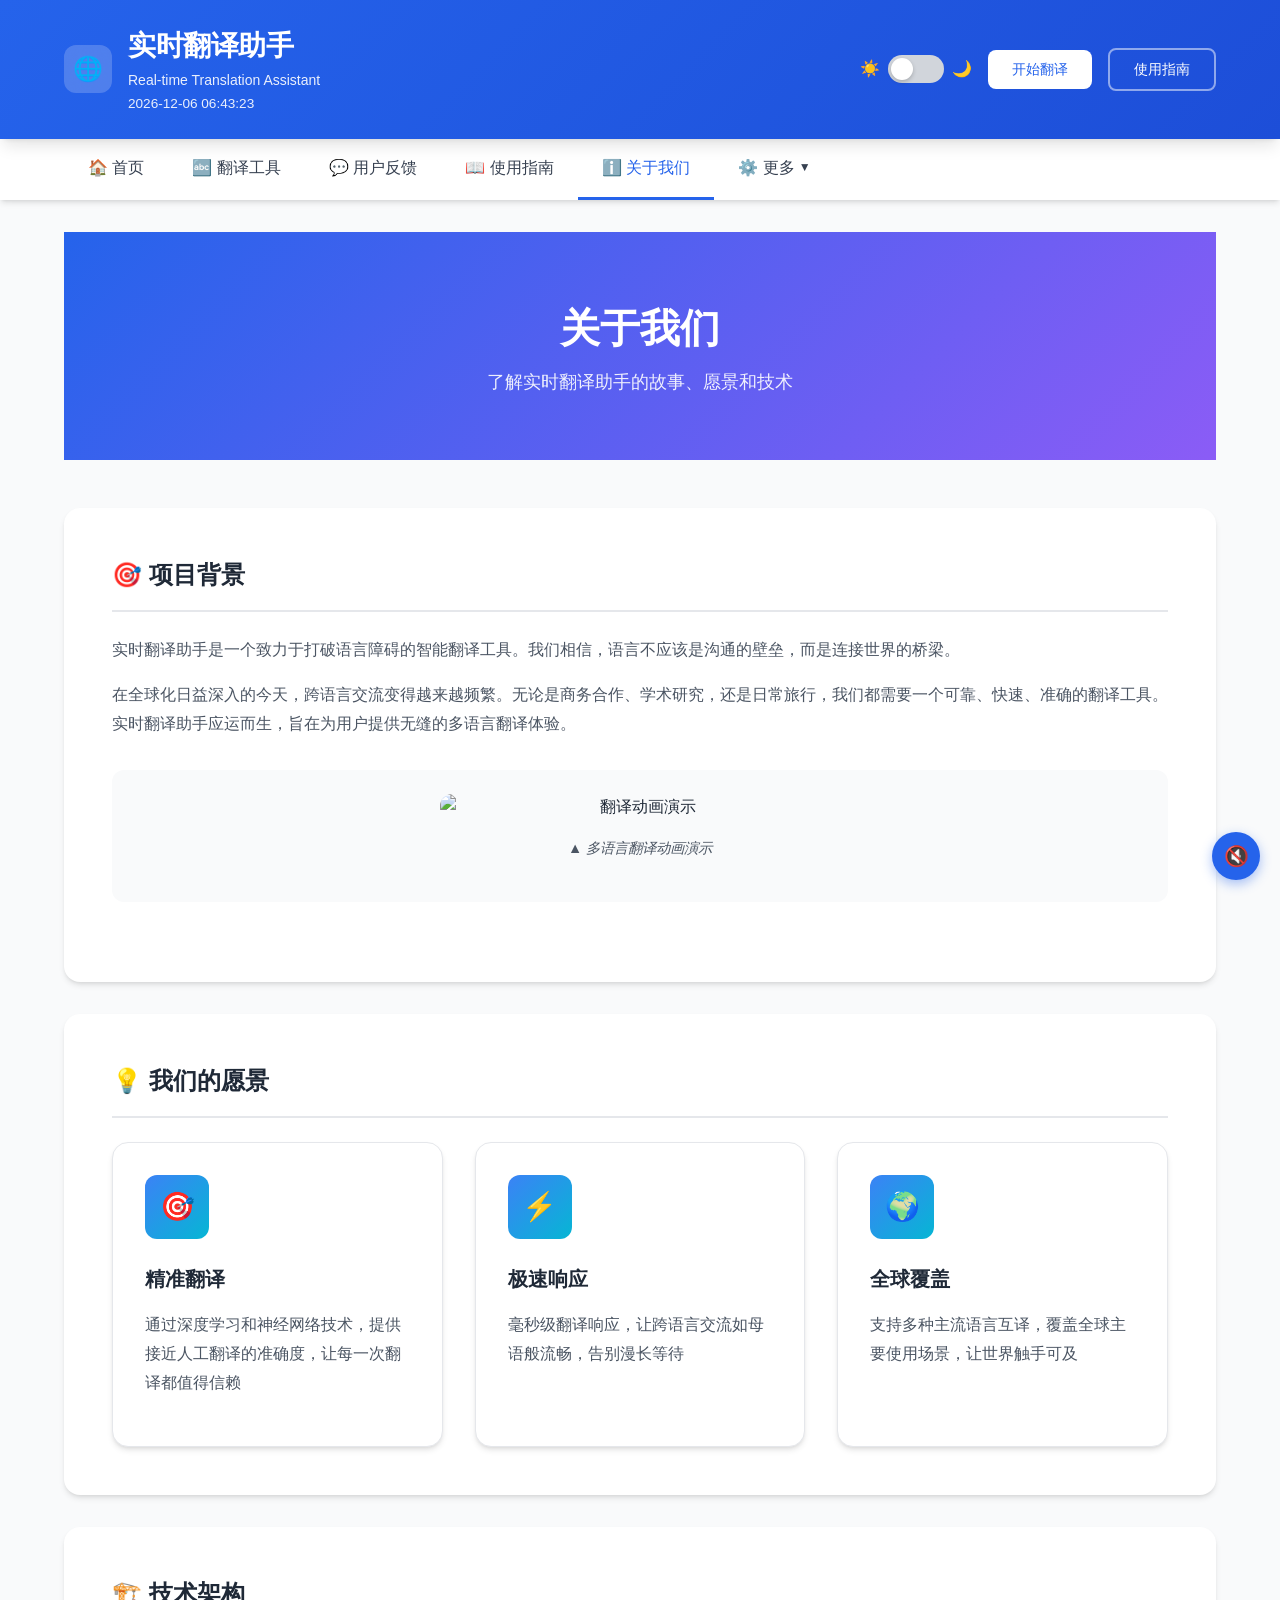
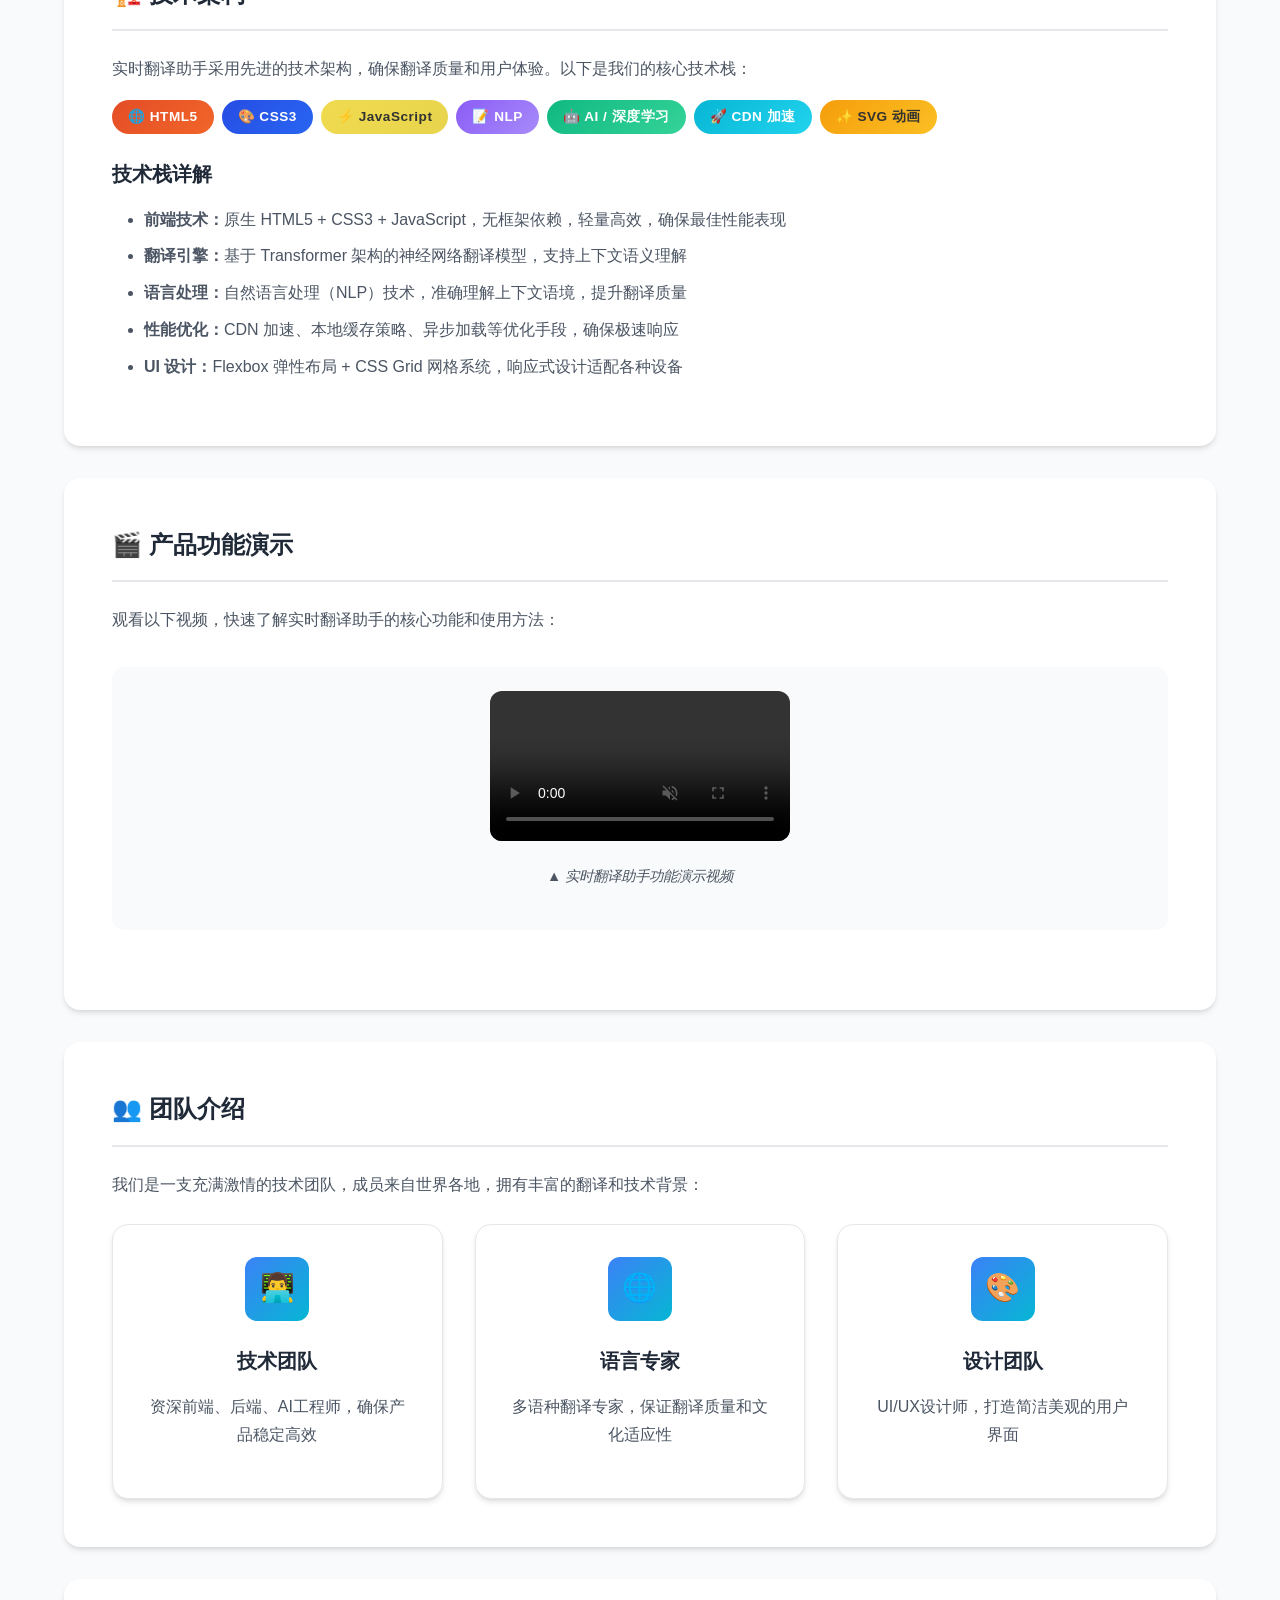
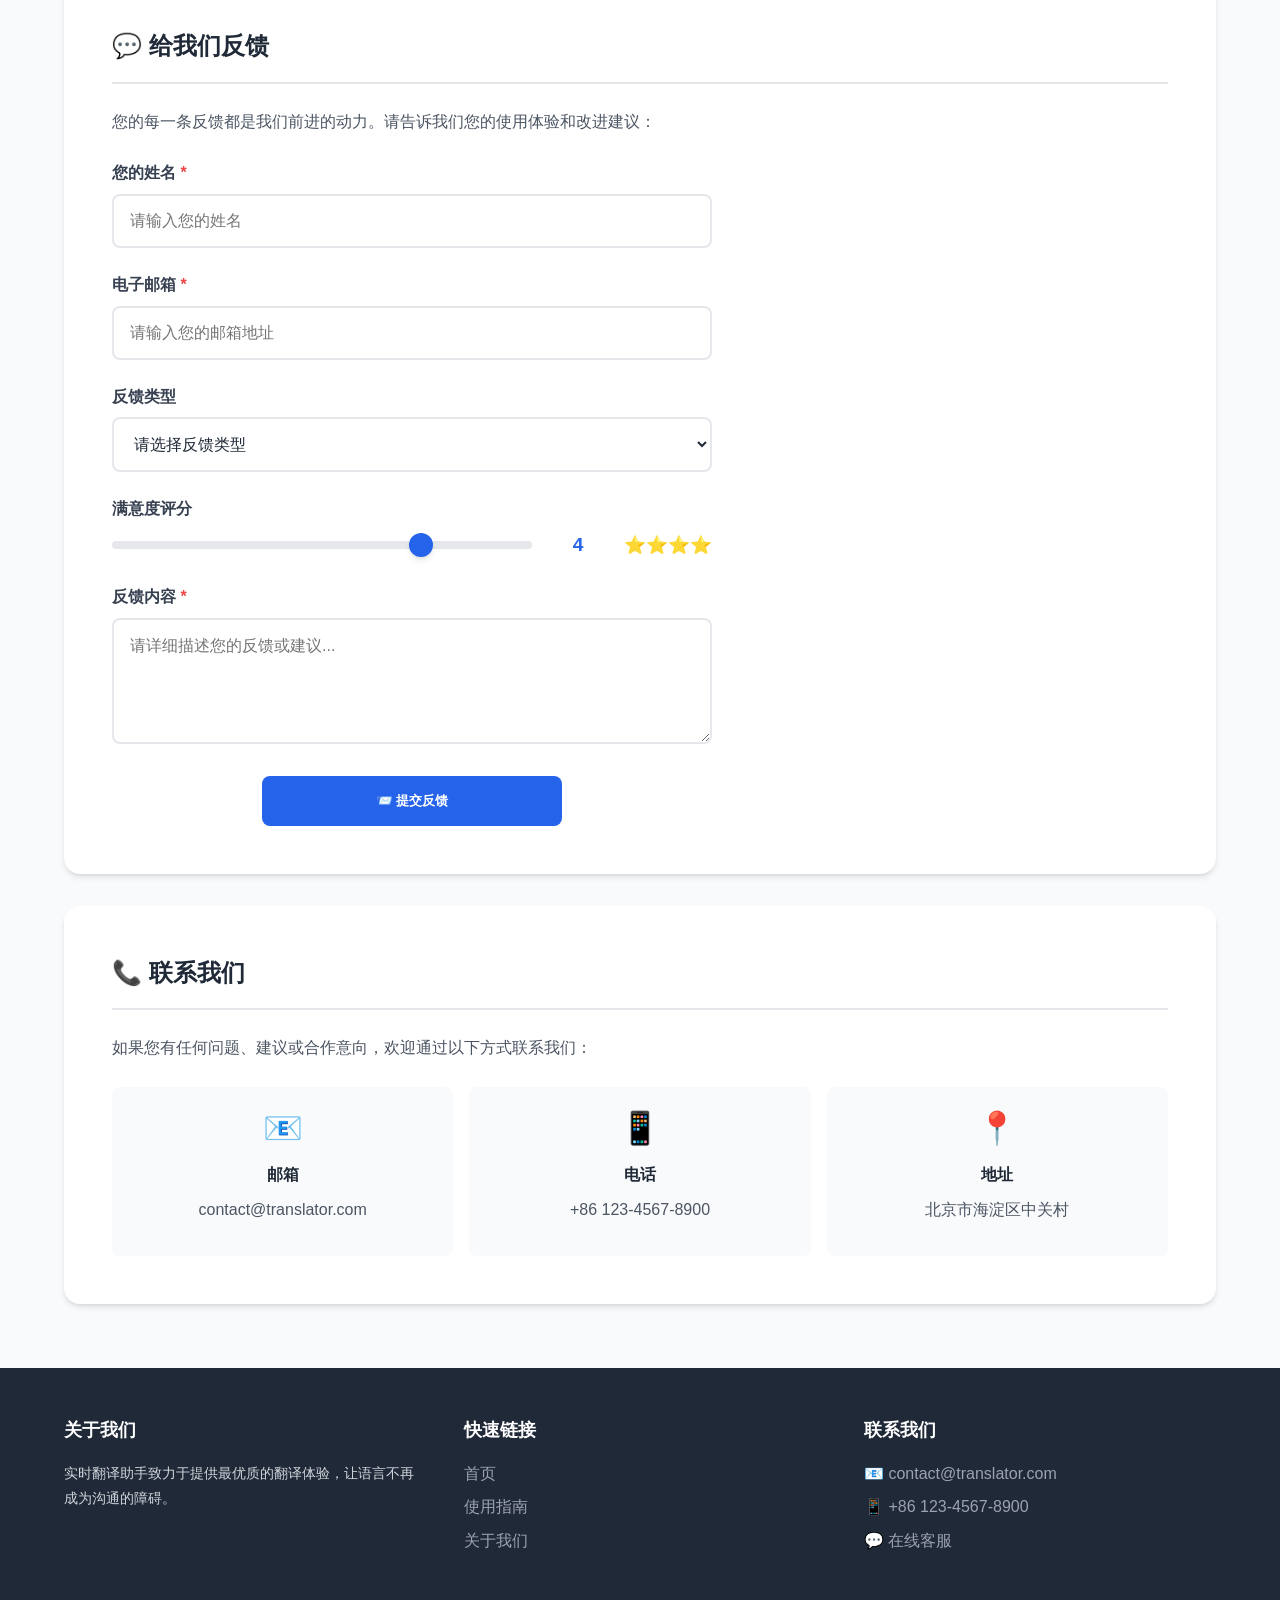
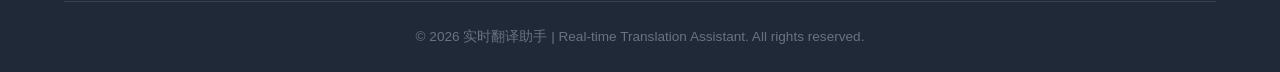
==== about.html @ 890beaaf "新增前端整体界面" ====
<!DOCTYPE html>
<html lang="zh-CN">
<head>
    <meta charset="UTF-8">
    <meta name="viewport" content="width=device-width, initial-scale=1.0">
    <meta name="description" content="了解实时翻译助手项目背景、团队信息和技术架构">
    <title>关于我们 | 实时翻译助手</title>
    <link rel="stylesheet" href="css/style.css">
</head>
<body>
    <div class="page-wrapper">
        <!-- ===== Header 页头 ===== -->
        <header class="site-header">
            <div class="header-content">
                <div class="logo-section">
                    <div class="logo-icon">🌐</div>
                    <div>
                        <h1 class="site-title">实时翻译助手</h1>
                        <p class="site-subtitle">Real-time Translation Assistant</p>
                        <p class="header-time" id="headerTime">--</p>
                    </div>
                </div>
                <div class="header-actions">
                    <div class="theme-toggle-wrapper">
                        <span class="theme-toggle-icon">☀️</span>
                        <button class="theme-toggle" id="themeToggle" title="切换深色/浅色模式"></button>
                        <span class="theme-toggle-icon">🌙</span>
                    </div>
                    <a href="index.html" class="btn btn-primary">开始翻译</a>
                    <a href="guide.html" class="btn btn-outline">使用指南</a>
                </div>
            </div>
        </header>

        <!-- ===== Nav 导航栏 ===== -->
        <nav class="main-nav">
            <div class="nav-container">
                <ul class="nav-list">
                    <li class="nav-item">
                        <a href="index.html" class="nav-link">🏠 首页</a>
                    </li>
                    <li class="nav-item">
                        <a href="index.html#tool" class="nav-link">🔤 翻译工具</a>
                    </li>
                    <li class="nav-item">
                        <a href="index.html#feedback" class="nav-link">💬 用户反馈</a>
                    </li>
                    <li class="nav-item">
                        <a href="guide.html" class="nav-link">📖 使用指南</a>
                    </li>
                    <li class="nav-item">
                        <a href="about.html" class="nav-link active">ℹ️ 关于我们</a>
                    </li>
                    <li class="nav-item dropdown">
                        <a href="#" class="nav-link dropdown-toggle">
                            ⚙️ 更多
                            <span class="dropdown-arrow">▼</span>
                        </a>
                        <ul class="dropdown-menu">
                            <li><a href="#" class="dropdown-item">📄 API文档</a></li>
                            <li><a href="index.html#feedback" class="dropdown-item">💬 反馈建议</a></li>
                            <li><a href="#" class="dropdown-item">🔧 设置</a></li>
                        </ul>
                    </li>
                </ul>
            </div>
        </nav>

        <!-- ===== Main 主要内容 ===== -->
        <main class="main-content">
            <div class="container">
                <!-- 页面标题 -->
                <div class="page-header">
                    <h1 class="page-title">关于我们</h1>
                    <p class="page-description">了解实时翻译助手的故事、愿景和技术</p>
                </div>

                <!-- 项目介绍 -->
                <section class="content-card">
                    <h2>🎯 项目背景</h2>
                    <p>实时翻译助手是一个致力于打破语言障碍的智能翻译工具。我们相信，语言不应该是沟通的壁垒，而是连接世界的桥梁。</p>
                    <p>在全球化日益深入的今天，跨语言交流变得越来越频繁。无论是商务合作、学术研究，还是日常旅行，我们都需要一个可靠、快速、准确的翻译工具。实时翻译助手应运而生，旨在为用户提供无缝的多语言翻译体验。</p>

                    <!-- GIF 动图展示 -->
                    <div class="media-container">
                        <img src="https://media.giphy.com/media/3o7TKSjRrfIPjeiVyM/giphy.gif" alt="翻译动画演示" loading="lazy" style="max-width: 400px; margin: 0 auto; border-radius: 12px;">
                        <p class="media-caption">▲ 多语言翻译动画演示</p>
                    </div>
                </section>

                <!-- 我们的愿景 -->
                <section class="content-card">
                    <h2>💡 我们的愿景</h2>
                    <div class="features-grid">
                        <div class="feature-card">
                            <div class="feature-icon">🎯</div>
                            <h3 class="feature-title">精准翻译</h3>
                            <p class="feature-desc">通过深度学习和神经网络技术，提供接近人工翻译的准确度，让每一次翻译都值得信赖</p>
                        </div>
                        <div class="feature-card">
                            <div class="feature-icon">⚡</div>
                            <h3 class="feature-title">极速响应</h3>
                            <p class="feature-desc">毫秒级翻译响应，让跨语言交流如母语般流畅，告别漫长等待</p>
                        </div>
                        <div class="feature-card">
                            <div class="feature-icon">🌍</div>
                            <h3 class="feature-title">全球覆盖</h3>
                            <p class="feature-desc">支持多种主流语言互译，覆盖全球主要使用场景，让世界触手可及</p>
                        </div>
                    </div>
                </section>

                <!-- 技术架构 -->
                <section class="content-card">
                    <h2>🏗️ 技术架构</h2>
                    <p>实时翻译助手采用先进的技术架构，确保翻译质量和用户体验。以下是我们的核心技术栈：</p>

                    <!-- 技术栈标签 -->
                    <div class="tech-tags">
                        <span class="tech-tag tech-tag-html">🌐 HTML5</span>
                        <span class="tech-tag tech-tag-css">🎨 CSS3</span>
                        <span class="tech-tag tech-tag-js">⚡ JavaScript</span>
                        <span class="tech-tag tech-tag-nlp">📝 NLP</span>
                        <span class="tech-tag tech-tag-ai">🤖 AI / 深度学习</span>
                        <span class="tech-tag tech-tag-cdn">🚀 CDN 加速</span>
                        <span class="tech-tag tech-tag-svg">✨ SVG 动画</span>
                    </div>

                    <h3>技术栈详解</h3>
                    <ul>
                        <li><strong>前端技术：</strong>原生 HTML5 + CSS3 + JavaScript，无框架依赖，轻量高效，确保最佳性能表现</li>
                        <li><strong>翻译引擎：</strong>基于 Transformer 架构的神经网络翻译模型，支持上下文语义理解</li>
                        <li><strong>语言处理：</strong>自然语言处理（NLP）技术，准确理解上下文语境，提升翻译质量</li>
                        <li><strong>性能优化：</strong>CDN 加速、本地缓存策略、异步加载等优化手段，确保极速响应</li>
                        <li><strong>UI 设计：</strong>Flexbox 弹性布局 + CSS Grid 网格系统，响应式设计适配各种设备</li>
                    </ul>
                </section>

                <!-- 视频展示 -->
                <section class="content-card">
                    <h2>🎬 产品功能演示</h2>
                    <p>观看以下视频，快速了解实时翻译助手的核心功能和使用方法：</p>

                    <div class="media-container">
                        <video controls muted style="max-width: 100%; border-radius: 12px;">
                            <source src="videos/demo.mp4" type="video/mp4">
                            您的浏览器不支持视频播放。
                        </video>
                        <p class="media-caption">▲ 实时翻译助手功能演示视频</p>
                    </div>
                </section>

                <!-- 团队介绍 -->
                <section class="content-card">
                    <h2>👥 团队介绍</h2>
                    <p>我们是一支充满激情的技术团队，成员来自世界各地，拥有丰富的翻译和技术背景：</p>
                    <div class="features-grid" style="margin-top: 24px;">
                        <div class="feature-card" style="text-align: center;">
                            <div class="feature-icon" style="margin: 0 auto 16px;">👨‍💻</div>
                            <h3 class="feature-title">技术团队</h3>
                            <p class="feature-desc">资深前端、后端、AI工程师，确保产品稳定高效</p>
                        </div>
                        <div class="feature-card" style="text-align: center;">
                            <div class="feature-icon" style="margin: 0 auto 16px;">🌐</div>
                            <h3 class="feature-title">语言专家</h3>
                            <p class="feature-desc">多语种翻译专家，保证翻译质量和文化适应性</p>
                        </div>
                        <div class="feature-card" style="text-align: center;">
                            <div class="feature-icon" style="margin: 0 auto 16px;">🎨</div>
                            <h3 class="feature-title">设计团队</h3>
                            <p class="feature-desc">UI/UX设计师，打造简洁美观的用户界面</p>
                        </div>
                    </div>
                </section>

                <!-- 用户反馈表单 -->
                <section class="content-card" id="feedback">
                    <h2>💬 给我们反馈</h2>
                    <p>您的每一条反馈都是我们前进的动力。请告诉我们您的使用体验和改进建议：</p>

                    <form id="aboutFeedbackForm" style="max-width: 600px; margin-top: 24px;">
                        <div class="form-group">
                            <label class="form-label" for="aboutName">您的姓名 <span style="color: var(--error-red);">*</span></label>
                            <input type="text" class="form-input" id="aboutName" name="userName" placeholder="请输入您的姓名" required>
                        </div>

                        <div class="form-group">
                            <label class="form-label" for="aboutEmail">电子邮箱 <span style="color: var(--error-red);">*</span></label>
                            <input type="email" class="form-input" id="aboutEmail" name="userEmail" placeholder="请输入您的邮箱地址" required>
                        </div>

                        <div class="form-group">
                            <label class="form-label" for="aboutFeedbackType">反馈类型</label>
                            <select class="form-select" id="aboutFeedbackType" name="feedbackType">
                                <option value="">请选择反馈类型</option>
                                <option value="suggestion">💡 功能建议</option>
                                <option value="bug">🐛 Bug报告</option>
                                <option value="translation">🔤 翻译质量</option>
                                <option value="other">📋 其他</option>
                            </select>
                        </div>

                        <div class="form-group">
                            <label class="form-label" for="aboutRating">满意度评分</label>
                            <div class="rating-wrapper">
                                <input type="range" class="rating-slider" id="aboutRating" name="rating" min="1" max="5" value="4" step="1">
                                <span class="rating-value" id="ratingValue">4</span>
                                <span class="rating-stars" id="ratingStars">⭐⭐⭐⭐</span>
                            </div>
                        </div>

                        <div class="form-group">
                            <label class="form-label" for="aboutContent">反馈内容 <span style="color: var(--error-red);">*</span></label>
                            <textarea class="form-textarea" id="aboutContent" name="feedbackContent" placeholder="请详细描述您的反馈或建议..." rows="5" required></textarea>
                        </div>

                        <div class="text-center">
                            <button type="submit" class="form-btn" style="width: 100%; max-width: 300px;">
                                📨 提交反馈
                            </button>
                        </div>
                    </form>

                    <!-- 提交成功提示 -->
                    <div class="form-success" id="aboutFormSuccess">
                        <div class="form-success-icon">🎉</div>
                        <h3>感谢您的反馈！</h3>
                        <p>我们已收到您的宝贵建议，将认真对待每一条反馈。</p>
                        <p style="margin-top: 12px; color: var(--text-muted);">您的意见将帮助我们变得更好！</p>
                    </div>
                </section>

                <!-- 联系我们 -->
                <section class="content-card">
                    <h2>📞 联系我们</h2>
                    <p>如果您有任何问题、建议或合作意向，欢迎通过以下方式联系我们：</p>
                    <div style="display: grid; grid-template-columns: repeat(auto-fit, minmax(200px, 1fr)); gap: 16px; margin-top: 24px;">
                        <div style="padding: 16px; background: var(--bg-secondary); border-radius: 8px; text-align: center;">
                            <div style="font-size: 2rem; margin-bottom: 8px;">📧</div>
                            <strong>邮箱</strong>
                            <p style="margin-top: 8px; color: var(--text-secondary);">contact@translator.com</p>
                        </div>
                        <div style="padding: 16px; background: var(--bg-secondary); border-radius: 8px; text-align: center;">
                            <div style="font-size: 2rem; margin-bottom: 8px;">📱</div>
                            <strong>电话</strong>
                            <p style="margin-top: 8px; color: var(--text-secondary);">+86 123-4567-8900</p>
                        </div>
                        <div style="padding: 16px; background: var(--bg-secondary); border-radius: 8px; text-align: center;">
                            <div style="font-size: 2rem; margin-bottom: 8px;">📍</div>
                            <strong>地址</strong>
                            <p style="margin-top: 8px; color: var(--text-secondary);">北京市海淀区中关村</p>
                        </div>
                    </div>
                </section>
            </div>
        </main>

        <!-- ===== Footer 页脚 ===== -->
        <footer class="site-footer">
            <div class="footer-content">
                <div class="footer-main">
                    <div class="footer-section">
                        <h3>关于我们</h3>
                        <p>实时翻译助手致力于提供最优质的翻译体验，让语言不再成为沟通的障碍。</p>
                    </div>
                    <div class="footer-section">
                        <h3>快速链接</h3>
                        <div class="footer-links">
                            <a href="index.html">首页</a>
                            <a href="guide.html">使用指南</a>
                            <a href="about.html">关于我们</a>
                        </div>
                    </div>
                    <div class="footer-section">
                        <h3>联系我们</h3>
                        <div class="footer-links">
                            <a href="mailto:contact@translator.com">📧 contact@translator.com</a>
                            <a href="tel:+8612345678900">📱 +86 123-4567-8900</a>
                            <a href="#">💬 在线客服</a>
                        </div>
                    </div>
                </div>
                <div class="footer-bottom">
                    <p>© 2026 实时翻译助手 | Real-time Translation Assistant. All rights reserved.</p>
                </div>
            </div>
        </footer>
    </div>

    <!-- 背景音乐（自动播放，可静音） -->
    <audio id="bgMusic" loop autoplay muted>
        <source src="audios/background.mp3" type="audio/mpeg">
        您的浏览器不支持音频元素。
    </audio>

    <!-- 音乐控制按钮 -->
    <div id="musicControl" style="position: fixed; bottom: 20px; right: 20px; z-index: 1000;">
        <button onclick="toggleMusic()" style="
            background: var(--primary-blue);
            color: white;
            border: none;
            width: 48px;
            height: 48px;
            border-radius: 50%;
            font-size: 1.25rem;
            cursor: pointer;
            box-shadow: 0 4px 12px rgba(37, 99, 235, 0.4);
            transition: all 0.3s ease;
        " title="切换音乐">
            🔇
        </button>
    </div>

    <script src="js/translator.js"></script>
    <script src="js/enhancements.js"></script>
    <script>
        // 深色模式切换
        (function() {
            const saved = localStorage.getItem('translator_theme') || 'light';
            document.documentElement.setAttribute('data-theme', saved);
            const toggle = document.getElementById('themeToggle');
            if (toggle) {
                toggle.classList.toggle('active', saved === 'dark');
                toggle.addEventListener('click', function() {
                    const current = document.documentElement.getAttribute('data-theme');
                    const next = current === 'dark' ? 'light' : 'dark';
                    document.documentElement.setAttribute('data-theme', next);
                    localStorage.setItem('translator_theme', next);
                    toggle.classList.toggle('active', next === 'dark');
                });
            }
            // 时钟
            const headerTime = document.getElementById('headerTime');
            if (headerTime) {
                function updateClock() {
                    const now = new Date();
                    const pad = n => String(n).padStart(2, '0');
                    headerTime.textContent = now.getFullYear() + '-' + pad(now.getMonth()+1) + '-' + pad(now.getDate()) + ' ' + pad(now.getHours()) + ':' + pad(now.getMinutes()) + ':' + pad(now.getSeconds());
                }
                updateClock();
                setInterval(updateClock, 1000);
            }
        })();

        // 音乐控制
        let isMusicPlaying = false;

        function toggleMusic() {
            const audio = document.getElementById('bgMusic');
            const btn = document.querySelector('#musicControl button');

            if (isMusicPlaying) {
                audio.muted = true;
                btn.textContent = '🔇';
                isMusicPlaying = false;
            } else {
                audio.muted = false;
                btn.textContent = '🔊';
                isMusicPlaying = true;
            }
        }

        // 页面加载时尝试播放音乐（需要用户交互）
        document.addEventListener('click', function initAudio() {
            const audio = document.getElementById('bgMusic');
            audio.muted = false;
            isMusicPlaying = true;
            document.querySelector('#musicControl button').textContent = '🔊';
            document.removeEventListener('click', initAudio);
        }, { once: true });

        // 评分滑块实时更新
        (function() {
            const slider = document.getElementById('aboutRating');
            const valueEl = document.getElementById('ratingValue');
            const starsEl = document.getElementById('ratingStars');

            if (slider && valueEl && starsEl) {
                function updateRating() {
                    const val = parseInt(slider.value);
                    valueEl.textContent = val;
                    starsEl.textContent = '⭐'.repeat(val);
                }
                slider.addEventListener('input', updateRating);
                updateRating();
            }
        })();

        // about 页面反馈表单处理
        (function() {
            const form = document.getElementById('aboutFeedbackForm');
            const successEl = document.getElementById('aboutFormSuccess');
            if (!form) return;

            form.addEventListener('submit', function(e) {
                e.preventDefault();

                const formData = {
                    userName: document.getElementById('aboutName')?.value?.trim(),
                    userEmail: document.getElementById('aboutEmail')?.value?.trim(),
                    feedbackType: document.getElementById('aboutFeedbackType')?.value,
                    rating: document.getElementById('aboutRating')?.value,
                    feedbackContent: document.getElementById('aboutContent')?.value?.trim()
                };

                // 验证必填项
                if (!formData.userName) {
                    Toast.warning('请输入您的姓名');
                    document.getElementById('aboutName').focus();
                    return;
                }

                if (!formData.userEmail) {
                    Toast.warning('请输入您的邮箱地址');
                    document.getElementById('aboutEmail').focus();
                    return;
                }

                const emailRegex = /^[^\s@]+@[^\s@]+\.[^\s@]+$/;
                if (!emailRegex.test(formData.userEmail)) {
                    Toast.warning('请输入有效的邮箱地址');
                    document.getElementById('aboutEmail').focus();
                    return;
                }

                if (!formData.feedbackContent) {
                    Toast.warning('请输入反馈内容');
                    document.getElementById('aboutContent').focus();
                    return;
                }

                const submitBtn = form.querySelector('button[type="submit"]');
                submitBtn.disabled = true;
                submitBtn.innerHTML = '⏳ 提交中...';

                setTimeout(() => {
                    console.log('关于页面反馈数据:', formData);
                    Toast.success('感谢您的反馈！我们会认真对待每一条建议');

                    // 隐藏表单，显示成功提示
                    form.style.display = 'none';
                    successEl.classList.add('show');

                    submitBtn.disabled = false;
                    submitBtn.innerHTML = '📨 提交反馈';
                }, 1500);
            });
        })();
    </script>
</body>
</html>
---- css/style.css ----
/* ===== 全局主题色定义 ===== */
:root {
    /* 主色调 */
    --primary-blue: #2563eb;
    --primary-blue-dark: #1d4ed8;
    --primary-blue-light: #3b82f6;

    /* 辅助色 */
    --accent-cyan: #06b6d4;
    --accent-purple: #8b5cf6;

    /* 中性色 */
    --gray-50: #f9fafb;
    --gray-100: #f3f4f6;
    --gray-200: #e5e7eb;
    --gray-300: #d1d5db;
    --gray-400: #9ca3af;
    --gray-500: #6b7280;
    --gray-600: #4b5563;
    --gray-700: #374151;
    --gray-800: #1f2937;
    --gray-900: #111827;

    /* 功能色 */
    --success-green: #10b981;
    --warning-yellow: #f59e0b;
    --error-red: #ef4444;

    /* 字体 */
    --font-family: 'Segoe UI', 'PingFang SC', 'Microsoft YaHei', sans-serif;
    --font-mono: 'Fira Code', 'Consolas', monospace;

    /* 间距 */
    --spacing-xs: 4px;
    --spacing-sm: 8px;
    --spacing-md: 16px;
    --spacing-lg: 24px;
    --spacing-xl: 32px;
    --spacing-2xl: 48px;
    --spacing-3xl: 64px;

    /* 圆角 */
    --radius-sm: 4px;
    --radius-md: 8px;
    --radius-lg: 12px;
    --radius-xl: 16px;
    --radius-full: 9999px;

    /* 阴影 */
    --shadow-sm: 0 1px 2px 0 rgba(0, 0, 0, 0.05);
    --shadow-md: 0 4px 6px -1px rgba(0, 0, 0, 0.1), 0 2px 4px -2px rgba(0, 0, 0, 0.1);
    --shadow-lg: 0 10px 15px -3px rgba(0, 0, 0, 0.1), 0 4px 6px -4px rgba(0, 0, 0, 0.1);
    --shadow-xl: 0 20px 25px -5px rgba(0, 0, 0, 0.1), 0 8px 10px -6px rgba(0, 0, 0, 0.1);

    /* 过渡 */
    --transition-fast: 150ms ease;
    --transition-normal: 300ms ease;
    --transition-slow: 500ms ease;

    /* 主题切换相关 */
    --bg-primary: #ffffff;
    --bg-secondary: var(--gray-50);
    --bg-card: #ffffff;
    --text-primary: var(--gray-800);
    --text-secondary: var(--gray-600);
    --text-muted: var(--gray-400);
    --border-color: var(--gray-200);
    --input-bg: #ffffff;
    --nav-bg: #ffffff;
}

/* ===== 深色模式 ===== */
[data-theme="dark"] {
    --primary-blue: #3b82f6;
    --primary-blue-dark: #2563eb;
    --primary-blue-light: #60a5fa;
    --accent-cyan: #22d3ee;
    --accent-purple: #a78bfa;

    --gray-50: #18212f;
    --gray-100: #1e293b;
    --gray-200: #334155;
    --gray-300: #475569;
    --gray-400: #64748b;
    --gray-500: #94a3b8;
    --gray-600: #cbd5e1;
    --gray-700: #e2e8f0;
    --gray-800: #f1f5f9;
    --gray-900: #f8fafc;

    --shadow-sm: 0 1px 2px 0 rgba(0, 0, 0, 0.3);
    --shadow-md: 0 4px 6px -1px rgba(0, 0, 0, 0.3), 0 2px 4px -2px rgba(0, 0, 0, 0.3);
    --shadow-lg: 0 10px 15px -3px rgba(0, 0, 0, 0.3), 0 4px 6px -4px rgba(0, 0, 0, 0.3);
    --shadow-xl: 0 20px 25px -5px rgba(0, 0, 0, 0.3), 0 8px 10px -6px rgba(0, 0, 0, 0.3);

    --bg-primary: #0f172a;
    --bg-secondary: #1e293b;
    --bg-card: #1e293b;
    --text-primary: #f1f5f9;
    --text-secondary: #cbd5e1;
    --text-muted: #64748b;
    --border-color: #334155;
    --input-bg: #1e293b;
    --nav-bg: #1e293b;
}

/* ===== 全局重置 ===== */
*,
*::before,
*::after {
    margin: 0;
    padding: 0;
    box-sizing: border-box;
}

html {
    font-size: 16px;
    scroll-behavior: smooth;
}

body {
    font-family: var(--font-family);
    line-height: 1.6;
    color: var(--text-primary);
    background-color: var(--bg-secondary);
    min-height: 100vh;
    display: flex;
    flex-direction: column;
    transition: background-color var(--transition-normal), color var(--transition-normal);
}

a {
    text-decoration: none;
    color: inherit;
    transition: color var(--transition-fast);
}

a:hover {
    color: var(--primary-blue);
}

img {
    max-width: 100%;
    height: auto;
    display: block;
}

ul, ol {
    list-style: none;
}

button {
    cursor: pointer;
    border: none;
    background: none;
    font-family: inherit;
}

input, textarea, select {
    font-family: inherit;
    font-size: inherit;
}

/* ===== 页面容器 ===== */
.page-wrapper {
    display: flex;
    flex-direction: column;
    min-height: 100vh;
}

.main-content {
    flex: 1;
    padding: var(--spacing-xl) var(--spacing-lg);
}

.container {
    max-width: 1200px;
    margin: 0 auto;
    padding: 0 var(--spacing-lg);
}

/* ===== Header 样式 ===== */
.site-header {
    background: linear-gradient(135deg, var(--primary-blue) 0%, var(--primary-blue-dark) 100%);
    color: white;
    padding: var(--spacing-lg) 0;
    box-shadow: var(--shadow-lg);
    position: relative;
    z-index: 100;
}

.header-content {
    display: flex;
    align-items: center;
    justify-content: space-between;
    max-width: 1200px;
    margin: 0 auto;
    padding: 0 var(--spacing-lg);
}

.logo-section {
    display: flex;
    align-items: center;
    gap: var(--spacing-md);
}

.logo-icon {
    width: 48px;
    height: 48px;
    background: rgba(255, 255, 255, 0.2);
    border-radius: var(--radius-lg);
    display: flex;
    align-items: center;
    justify-content: center;
    font-size: 24px;
    backdrop-filter: blur(10px);
}

.site-title {
    font-size: 1.75rem;
    font-weight: 700;
    letter-spacing: -0.5px;
}

.site-subtitle {
    font-size: 0.875rem;
    opacity: 0.9;
    font-weight: 400;
}

.header-actions {
    display: flex;
    align-items: center;
    gap: var(--spacing-md);
}

.btn {
    display: inline-flex;
    align-items: center;
    justify-content: center;
    gap: var(--spacing-sm);
    padding: var(--spacing-sm) var(--spacing-lg);
    border-radius: var(--radius-md);
    font-weight: 500;
    transition: all var(--transition-fast);
    font-size: 0.9rem;
}

.btn-primary {
    background: white;
    color: var(--primary-blue);
}

.btn-primary:hover {
    background: var(--gray-100);
    transform: translateY(-1px);
    box-shadow: var(--shadow-md);
}

.btn-outline {
    border: 2px solid rgba(255, 255, 255, 0.5);
    color: white;
}

.btn-outline:hover {
    background: rgba(255, 255, 255, 0.1);
    border-color: white;
}

/* ===== 导航栏样式 ===== */
.main-nav {
    background: var(--nav-bg);
    box-shadow: var(--shadow-md);
    position: sticky;
    top: 0;
    z-index: 99;
    transition: background-color var(--transition-normal);
}

.nav-container {
    max-width: 1200px;
    margin: 0 auto;
    padding: 0 var(--spacing-lg);
}

.nav-list {
    display: flex;
    align-items: center;
    gap: 0;
}

.nav-item {
    position: relative;
}

.nav-link {
    display: flex;
    align-items: center;
    gap: var(--spacing-xs);
    padding: var(--spacing-md) var(--spacing-lg);
    color: var(--gray-700);
    font-weight: 500;
    transition: all var(--transition-fast);
    border-bottom: 3px solid transparent;
}

.nav-link:hover {
    color: var(--primary-blue);
    background: var(--gray-50);
    border-bottom-color: var(--primary-blue);
}

.nav-link.active {
    color: var(--primary-blue);
    border-bottom-color: var(--primary-blue);
}

/* 二级下拉菜单 */
.dropdown {
    position: relative;
}

.dropdown-toggle {
    cursor: pointer;
}

.dropdown-arrow {
    font-size: 0.75rem;
    transition: transform var(--transition-fast);
}

.dropdown:hover .dropdown-arrow {
    transform: rotate(180deg);
}

.dropdown-menu {
    position: absolute;
    top: 100%;
    left: 0;
    background: var(--bg-card);
    min-width: 180px;
    border-radius: var(--radius-md);
    box-shadow: var(--shadow-xl);
    opacity: 0;
    visibility: hidden;
    transform: translateY(-10px);
    transition: all var(--transition-fast);
    z-index: 100;
    border: 1px solid var(--border-color);
    padding: var(--spacing-sm) 0;
}

.dropdown:hover .dropdown-menu {
    opacity: 1;
    visibility: visible;
    transform: translateY(0);
}

.dropdown-item {
    display: block;
    padding: var(--spacing-sm) var(--spacing-md);
    color: var(--text-secondary);
    transition: all var(--transition-fast);
}

.dropdown-item:hover {
    background: var(--bg-secondary);
    color: var(--primary-blue);
    padding-left: var(--spacing-lg);
}

/* ===== Footer 样式 ===== */
.site-footer {
    background: var(--gray-800);
    color: var(--gray-300);
    padding: var(--spacing-2xl) 0 var(--spacing-lg);
    margin-top: auto;
}

.footer-content {
    max-width: 1200px;
    margin: 0 auto;
    padding: 0 var(--spacing-lg);
}

.footer-main {
    display: grid;
    grid-template-columns: repeat(auto-fit, minmax(250px, 1fr));
    gap: var(--spacing-2xl);
    margin-bottom: var(--spacing-2xl);
}

.footer-section h3 {
    color: white;
    font-size: 1.1rem;
    margin-bottom: var(--spacing-md);
}

.footer-section p {
    line-height: 1.8;
    font-size: 0.9rem;
}

.footer-links {
    display: flex;
    flex-direction: column;
    gap: var(--spacing-sm);
}

.footer-links a {
    color: var(--gray-400);
    transition: all var(--transition-fast);
}

.footer-links a:hover {
    color: white;
    padding-left: var(--spacing-sm);
}

.footer-bottom {
    border-top: 1px solid var(--gray-700);
    padding-top: var(--spacing-lg);
    text-align: center;
    font-size: 0.85rem;
    color: var(--gray-500);
}

/* ===== 轮播图样式 ===== */
.carousel-section {
    margin-bottom: var(--spacing-2xl);
}

.carousel {
    position: relative;
    width: 100%;
    max-width: 1200px;
    margin: 0 auto;
    overflow: hidden;
    border-radius: var(--radius-xl);
    box-shadow: var(--shadow-xl);
}

.carousel-wrapper {
    display: flex;
    transition: transform var(--transition-slow);
}

.carousel-slide {
    min-width: 100%;
    position: relative;
}

.carousel-slide img {
    width: 100%;
    height: 400px;
    object-fit: cover;
}

.slide-overlay {
    position: absolute;
    bottom: 0;
    left: 0;
    right: 0;
    background: linear-gradient(transparent, rgba(0, 0, 0, 0.7));
    padding: var(--spacing-2xl) var(--spacing-xl) var(--spacing-xl);
    color: white;
}

.slide-title {
    font-size: 1.75rem;
    font-weight: 700;
    margin-bottom: var(--spacing-sm);
}

.slide-description {
    font-size: 1rem;
    opacity: 0.9;
}

.carousel-btn {
    position: absolute;
    top: 50%;
    transform: translateY(-50%);
    width: 48px;
    height: 48px;
    background: rgba(255, 255, 255, 0.9);
    border-radius: 50%;
    display: flex;
    align-items: center;
    justify-content: center;
    font-size: 1.25rem;
    color: var(--gray-800);
    box-shadow: var(--shadow-lg);
    transition: all var(--transition-fast);
    z-index: 10;
}

.carousel-btn:hover {
    background: white;
    transform: translateY(-50%) scale(1.1);
}

.carousel-btn.prev {
    left: var(--spacing-md);
}

.carousel-btn.next {
    right: var(--spacing-md);
}

.carousel-dots {
    position: absolute;
    bottom: var(--spacing-lg);
    left: 50%;
    transform: translateX(-50%);
    display: flex;
    gap: var(--spacing-sm);
    z-index: 10;
}

.carousel-dot {
    width: 12px;
    height: 12px;
    border-radius: 50%;
    background: rgba(255, 255, 255, 0.5);
    cursor: pointer;
    transition: all var(--transition-fast);
}

.carousel-dot.active {
    background: white;
    transform: scale(1.2);
}

/* ===== 翻译工具区域 ===== */
.translator-section {
    background: var(--bg-card);
    border-radius: var(--radius-xl);
    box-shadow: var(--shadow-lg);
    padding: var(--spacing-2xl);
    margin-bottom: var(--spacing-2xl);
    transition: background-color var(--transition-normal);
}

.section-header {
    text-align: center;
    margin-bottom: var(--spacing-2xl);
}

.section-title {
    font-size: 2rem;
    color: var(--text-primary);
    margin-bottom: var(--spacing-sm);
}

.section-subtitle {
    color: var(--text-muted);
    font-size: 1.1rem;
}

.translator-container {
    display: grid;
    grid-template-columns: 1fr auto 1fr;
    gap: var(--spacing-xl);
    align-items: start;
}

.language-selector {
    display: flex;
    flex-direction: column;
    gap: var(--spacing-md);
}

.selector-label {
    font-weight: 600;
    color: var(--gray-700);
    font-size: 0.9rem;
}

.language-select {
    padding: var(--spacing-md);
    border: 2px solid var(--border-color);
    border-radius: var(--radius-md);
    font-size: 1rem;
    color: var(--text-primary);
    background: var(--input-bg);
    transition: border-color var(--transition-fast), background-color var(--transition-normal);
    appearance: none;
    background-image: url("data:image/svg+xml,%3Csvg xmlns='http://www.w3.org/2000/svg' width='12' height='12' viewBox='0 0 12 12'%3E%3Cpath fill='%236b7280' d='M6 8L1 3h10z'/%3E%3C/svg%3E");
    background-repeat: no-repeat;
    background-position: right 12px center;
    padding-right: 36px;
}

.language-select:focus {
    outline: none;
    border-color: var(--primary-blue);
    box-shadow: 0 0 0 3px rgba(37, 99, 235, 0.1);
}

.swap-btn {
    align-self: center;
    margin-top: var(--spacing-xl);
    width: 48px;
    height: 48px;
    background: var(--primary-blue);
    color: white;
    border-radius: 50%;
    display: flex;
    align-items: center;
    justify-content: center;
    font-size: 1.25rem;
    transition: all var(--transition-fast);
    box-shadow: var(--shadow-md);
}

.swap-btn:hover {
    background: var(--primary-blue-dark);
    transform: rotate(180deg);
}

.text-area-wrapper {
    display: flex;
    flex-direction: column;
    gap: var(--spacing-md);
}

.text-area-label {
    display: flex;
    justify-content: space-between;
    align-items: center;
}

.char-count {
    font-size: 0.8rem;
    color: var(--gray-400);
}

.text-area {
    width: 100%;
    min-height: 200px;
    padding: var(--spacing-md);
    border: 2px solid var(--border-color);
    border-radius: var(--radius-md);
    font-size: 1rem;
    line-height: 1.6;
    resize: vertical;
    transition: border-color var(--transition-fast), background-color var(--transition-normal);
    background: var(--input-bg);
    color: var(--text-primary);
}

.text-area:focus {
    outline: none;
    border-color: var(--primary-blue);
    box-shadow: 0 0 0 3px rgba(37, 99, 235, 0.1);
}

.text-area::placeholder {
    color: var(--gray-400);
}

.translate-btn {
    width: 100%;
    padding: var(--spacing-md) var(--spacing-xl);
    background: linear-gradient(135deg, var(--primary-blue) 0%, var(--accent-cyan) 100%);
    color: white;
    font-size: 1.1rem;
    font-weight: 600;
    border-radius: var(--radius-md);
    transition: all var(--transition-fast);
    box-shadow: var(--shadow-md);
}

.translate-btn:hover {
    transform: translateY(-2px);
    box-shadow: var(--shadow-lg);
}

.translate-btn:active {
    transform: translateY(0);
}

.result-area {
    background: var(--bg-secondary);
    border-radius: var(--radius-md);
    padding: var(--spacing-lg);
    min-height: 200px;
    border: 2px dashed var(--border-color);
    transition: background-color var(--transition-normal), border-color var(--transition-normal);
}

.result-placeholder {
    color: var(--gray-400);
    text-align: center;
    padding: var(--spacing-2xl);
}

.result-text {
    font-size: 1.1rem;
    line-height: 1.8;
    color: var(--gray-700);
}

/* ===== 特色功能卡片 ===== */
.features-section {
    margin-bottom: var(--spacing-2xl);
}

.features-grid {
    display: grid;
    grid-template-columns: repeat(auto-fit, minmax(280px, 1fr));
    gap: var(--spacing-xl);
}

.feature-card {
    background: var(--bg-card);
    border-radius: var(--radius-xl);
    padding: var(--spacing-xl);
    box-shadow: var(--shadow-md);
    transition: all var(--transition-normal);
    border: 1px solid var(--border-color);
}

.feature-card:hover {
    transform: translateY(-8px);
    box-shadow: var(--shadow-xl);
    border-color: var(--primary-blue-light);
}

.feature-icon {
    width: 64px;
    height: 64px;
    background: linear-gradient(135deg, var(--primary-blue-light) 0%, var(--accent-cyan) 100%);
    border-radius: var(--radius-lg);
    display: flex;
    align-items: center;
    justify-content: center;
    font-size: 1.75rem;
    margin-bottom: var(--spacing-lg);
    color: white;
}

.feature-title {
    font-size: 1.25rem;
    font-weight: 600;
    color: var(--text-primary);
    margin-bottom: var(--spacing-sm);
}

.feature-desc {
    color: var(--text-secondary);
    line-height: 1.7;
}

/* ===== 通用页面样式 ===== */
.page-header {
    background: linear-gradient(135deg, var(--primary-blue) 0%, var(--accent-purple) 100%);
    color: white;
    padding: var(--spacing-3xl) 0;
    text-align: center;
    margin-bottom: var(--spacing-2xl);
}

.page-title {
    font-size: 2.5rem;
    font-weight: 700;
    margin-bottom: var(--spacing-sm);
}

.page-description {
    font-size: 1.1rem;
    opacity: 0.9;
    max-width: 600px;
    margin: 0 auto;
}

.content-card {
    background: var(--bg-card);
    border-radius: var(--radius-xl);
    box-shadow: var(--shadow-md);
    padding: var(--spacing-2xl);
    margin-bottom: var(--spacing-xl);
    transition: background-color var(--transition-normal);
}

.content-card h2 {
    font-size: 1.5rem;
    color: var(--text-primary);
    margin-bottom: var(--spacing-lg);
    padding-bottom: var(--spacing-md);
    border-bottom: 2px solid var(--border-color);
}

.content-card h3 {
    font-size: 1.25rem;
    color: var(--text-primary);
    margin: var(--spacing-lg) 0 var(--spacing-md);
}

.content-card p {
    color: var(--text-secondary);
    line-height: 1.8;
    margin-bottom: var(--spacing-md);
}

.content-card ul {
    list-style: disc;
    padding-left: var(--spacing-xl);
    margin-bottom: var(--spacing-md);
}

.content-card li {
    color: var(--text-secondary);
    line-height: 1.8;
    margin-bottom: var(--spacing-sm);
}

/* ===== 多媒体容器 ===== */
.media-container {
    background: var(--gray-100);
    border-radius: var(--radius-lg);
    padding: var(--spacing-lg);
    margin: var(--spacing-xl) 0;
    text-align: center;
}

.media-container video,
.media-container audio {
    max-width: 100%;
    border-radius: var(--radius-md);
}

.media-caption {
    margin-top: var(--spacing-md);
    color: var(--gray-500);
    font-size: 0.9rem;
    font-style: italic;
}

/* ===== 表单样式 ===== */
.form-group {
    margin-bottom: var(--spacing-lg);
}

.form-label {
    display: block;
    font-weight: 600;
    color: var(--gray-700);
    margin-bottom: var(--spacing-sm);
}

.form-input,
.form-select,
.form-textarea {
    width: 100%;
    padding: var(--spacing-md);
    border: 2px solid var(--border-color);
    border-radius: var(--radius-md);
    font-size: 1rem;
    transition: all var(--transition-fast);
    background: var(--input-bg);
    color: var(--text-primary);
}

.form-input:focus,
.form-select:focus,
.form-textarea:focus {
    outline: none;
    border-color: var(--primary-blue);
    box-shadow: 0 0 0 3px rgba(37, 99, 235, 0.1);
}

.form-textarea {
    min-height: 120px;
    resize: vertical;
}

.form-btn {
    padding: var(--spacing-md) var(--spacing-2xl);
    background: var(--primary-blue);
    color: white;
    font-weight: 600;
    border-radius: var(--radius-md);
    transition: all var(--transition-fast);
}

.form-btn:hover {
    background: var(--primary-blue-dark);
    transform: translateY(-2px);
    box-shadow: var(--shadow-md);
}

/* ===== 工具类 ===== */
.text-center {
    text-align: center;
}

.text-primary {
    color: var(--primary-blue);
}

.mb-lg {
    margin-bottom: var(--spacing-lg);
}

.mt-lg {
    margin-top: var(--spacing-lg);
}

/* ===== 深色/浅色模式切换开关 ===== */
.theme-toggle-wrapper {
    display: flex;
    align-items: center;
    gap: var(--spacing-sm);
}

.theme-toggle {
    position: relative;
    width: 56px;
    height: 28px;
    background: var(--gray-300);
    border-radius: var(--radius-full);
    cursor: pointer;
    transition: background var(--transition-fast);
    border: none;
    padding: 0;
}

.theme-toggle::after {
    content: '';
    position: absolute;
    top: 3px;
    left: 3px;
    width: 22px;
    height: 22px;
    background: white;
    border-radius: 50%;
    transition: transform var(--transition-fast);
    box-shadow: 0 2px 4px rgba(0, 0, 0, 0.2);
}

.theme-toggle.active {
    background: var(--primary-blue);
}

.theme-toggle.active::after {
    transform: translateX(28px);
}

.theme-toggle-icon {
    font-size: 1rem;
    line-height: 1;
}

/* ===== Header 时间显示 ===== */
.header-time {
    font-size: 0.85rem;
    opacity: 0.9;
    margin-top: 2px;
    font-variant-numeric: tabular-nums;
}

/* ===== 翻译按钮区域 ===== */
.action-buttons {
    display: flex;
    gap: var(--spacing-md);
    justify-content: center;
    margin-top: var(--spacing-lg);
    flex-wrap: wrap;
}

.action-btn {
    display: inline-flex;
    align-items: center;
    gap: var(--spacing-sm);
    padding: var(--spacing-md) var(--spacing-xl);
    border-radius: var(--radius-md);
    font-weight: 600;
    font-size: 1rem;
    transition: all var(--transition-fast);
    cursor: pointer;
    border: none;
}

.action-btn-primary {
    background: linear-gradient(135deg, var(--primary-blue) 0%, var(--accent-cyan) 100%);
    color: white;
    box-shadow: var(--shadow-md);
}

.action-btn-primary:hover {
    transform: translateY(-2px);
    box-shadow: var(--shadow-lg);
}

.action-btn-primary:disabled {
    opacity: 0.6;
    cursor: not-allowed;
    transform: none;
}

.action-btn-secondary {
    background: var(--bg-secondary);
    color: var(--text-secondary);
    border: 2px solid var(--border-color);
}

.action-btn-secondary:hover {
    border-color: var(--primary-blue);
    color: var(--primary-blue);
}

.action-btn-copy {
    background: var(--success-green);
    color: white;
}

.action-btn-copy:hover {
    background: #059669;
    transform: translateY(-2px);
}

/* ===== 翻译中加载动画 ===== */
.translating-overlay {
    display: flex;
    flex-direction: column;
    align-items: center;
    justify-content: center;
    gap: var(--spacing-md);
    padding: var(--spacing-2xl);
}

.loading-spinner {
    width: 40px;
    height: 40px;
    border: 4px solid var(--gray-200);
    border-top-color: var(--primary-blue);
    border-radius: 50%;
    animation: spin 0.8s linear infinite;
}

@keyframes spin {
    to { transform: rotate(360deg); }
}

.loading-text {
    color: var(--text-muted);
    font-size: 0.95rem;
    animation: pulse 1.5s ease-in-out infinite;
}

@keyframes pulse {
    0%, 100% { opacity: 1; }
    50% { opacity: 0.5; }
}

/* ===== 翻译历史记录 ===== */
.history-section {
    margin-top: var(--spacing-2xl);
    border-top: 2px solid var(--border-color);
    padding-top: var(--spacing-xl);
}

.history-header {
    display: flex;
    justify-content: space-between;
    align-items: center;
    margin-bottom: var(--spacing-lg);
}

.history-title {
    font-size: 1.1rem;
    font-weight: 600;
    color: var(--text-primary);
    display: flex;
    align-items: center;
    gap: var(--spacing-sm);
}

.history-clear-btn {
    font-size: 0.85rem;
    color: var(--error-red);
    background: none;
    border: 1px solid var(--error-red);
    padding: var(--spacing-xs) var(--spacing-md);
    border-radius: var(--radius-md);
    cursor: pointer;
    transition: all var(--transition-fast);
}

.history-clear-btn:hover {
    background: var(--error-red);
    color: white;
}

.history-list {
    display: flex;
    flex-direction: column;
    gap: var(--spacing-md);
    max-height: 400px;
    overflow-y: auto;
}

.history-item {
    display: grid;
    grid-template-columns: 1fr auto 1fr;
    gap: var(--spacing-md);
    padding: var(--spacing-md);
    background: var(--bg-secondary);
    border-radius: var(--radius-md);
    border: 1px solid var(--border-color);
    transition: all var(--transition-fast);
    align-items: start;
}

.history-item:hover {
    border-color: var(--primary-blue-light);
    box-shadow: var(--shadow-sm);
}

.history-source,
.history-target {
    font-size: 0.9rem;
    line-height: 1.5;
}

.history-source {
    color: var(--text-secondary);
}

.history-target {
    color: var(--text-primary);
    font-weight: 500;
}

.history-arrow {
    color: var(--primary-blue);
    font-size: 1.2rem;
    align-self: center;
}

.history-lang {
    font-size: 0.75rem;
    color: var(--text-muted);
    margin-top: 4px;
}

.history-meta {
    display: flex;
    justify-content: space-between;
    align-items: center;
    margin-top: 6px;
}

.history-time {
    font-size: 0.75rem;
    color: var(--text-muted);
}

.history-empty {
    text-align: center;
    padding: var(--spacing-2xl);
    color: var(--text-muted);
}

.history-empty-icon {
    font-size: 2.5rem;
    margin-bottom: var(--spacing-md);
}

/* ===== Toast 通知 ===== */
.toast-container {
    position: fixed;
    top: 20px;
    right: 20px;
    z-index: 10000;
    display: flex;
    flex-direction: column;
    gap: var(--spacing-sm);
    pointer-events: none;
}

.toast {
    display: flex;
    align-items: center;
    gap: var(--spacing-md);
    padding: var(--spacing-md) var(--spacing-lg);
    border-radius: var(--radius-md);
    color: white;
    font-size: 0.9rem;
    font-weight: 500;
    box-shadow: var(--shadow-lg);
    pointer-events: auto;
    animation: toastIn 0.3s ease forwards;
    max-width: 380px;
}

.toast.removing {
    animation: toastOut 0.3s ease forwards;
}

.toast-success { background: var(--success-green); }
.toast-warning { background: var(--warning-yellow); color: var(--gray-900); }
.toast-error { background: var(--error-red); }
.toast-info { background: var(--primary-blue); }

.toast-icon {
    font-size: 1.2rem;
    flex-shrink: 0;
}

.toast-message {
    flex: 1;
}

.toast-close {
    background: none;
    border: none;
    color: inherit;
    font-size: 1.1rem;
    cursor: pointer;
    opacity: 0.7;
    padding: 0 0 0 var(--spacing-sm);
    transition: opacity var(--transition-fast);
}

.toast-close:hover {
    opacity: 1;
}

@keyframes toastIn {
    from {
        transform: translateX(100%);
        opacity: 0;
    }
    to {
        transform: translateX(0);
        opacity: 1;
    }
}

@keyframes toastOut {
    from {
        transform: translateX(0);
        opacity: 1;
    }
    to {
        transform: translateX(100%);
        opacity: 0;
    }
}

/* ===== 多媒体容器深色适配 ===== */
.media-container {
    background: var(--bg-secondary);
    border-radius: var(--radius-lg);
    padding: var(--spacing-lg);
    margin: var(--spacing-xl) 0;
    text-align: center;
}

.media-container video,
.media-container audio {
    max-width: 100%;
    border-radius: var(--radius-md);
}

.media-caption {
    margin-top: var(--spacing-md);
    color: var(--text-muted);
    font-size: 0.9rem;
    font-style: italic;
}

/* ===== 结果区域操作按钮 ===== */
.result-actions {
    display: flex;
    gap: var(--spacing-sm);
    margin-top: var(--spacing-md);
    padding-top: var(--spacing-md);
    border-top: 1px solid var(--border-color);
}

.result-action-btn {
    display: inline-flex;
    align-items: center;
    gap: 6px;
    padding: 6px 14px;
    border-radius: var(--radius-sm);
    font-size: 0.82rem;
    cursor: pointer;
    transition: all var(--transition-fast);
    border: 1px solid var(--border-color);
    background: var(--bg-secondary);
    color: var(--text-secondary);
}

.result-action-btn:hover {
    border-color: var(--primary-blue);
    color: var(--primary-blue);
}

/* ===== 深色模式下轮播图适配 ===== */
[data-theme="dark"] .carousel-btn {
    background: rgba(30, 41, 59, 0.9);
    color: var(--gray-700);
}

[data-theme="dark"] .carousel-btn:hover {
    background: rgba(30, 41, 59, 1);
}

/* ===== 深色模式下表单适配 ===== */
[data-theme="dark"] .form-label {
    color: var(--text-primary);
}

[data-theme="dark"] .selector-label {
    color: var(--text-primary);
}

[data-theme="dark"] .char-count {
    color: var(--text-muted);
}

[data-theme="dark"] .result-placeholder {
    color: var(--text-muted);
}

[data-theme="dark"] .result-text {
    color: var(--text-primary);
}

/* ===== 响应式设计 ===== */
@media (max-width: 768px) {
    .header-content {
        flex-direction: column;
        gap: var(--spacing-md);
        text-align: center;
    }

    .header-actions {
        flex-wrap: wrap;
        justify-content: center;
    }

    .nav-list {
        flex-wrap: wrap;
        justify-content: center;
    }

    .nav-link {
        padding: var(--spacing-sm) var(--spacing-md);
        font-size: 0.9rem;
    }

    .dropdown-menu {
        position: static;
        box-shadow: none;
        border: none;
        opacity: 1;
        visibility: visible;
        transform: none;
        display: none;
    }

    .dropdown:hover .dropdown-menu {
        display: block;
    }

    .translator-container {
        grid-template-columns: 1fr;
    }

    .swap-btn {
        transform: rotate(90deg);
    }

    .swap-btn:hover {
        transform: rotate(270deg);
    }

    .carousel-slide img {
        height: 250px;
    }

    .slide-title {
        font-size: 1.25rem;
    }

    .section-title {
        font-size: 1.5rem;
    }

    .page-title {
        font-size: 2rem;
    }

    .footer-main {
        grid-template-columns: 1fr;
        text-align: center;
    }

    .action-buttons {
        flex-direction: column;
        align-items: stretch;
    }

    .action-btn {
        justify-content: center;
    }

    .history-item {
        grid-template-columns: 1fr;
        gap: var(--spacing-sm);
    }

    .history-arrow {
        transform: rotate(90deg);
        justify-self: center;
    }

    .toast-container {
        left: 16px;
        right: 16px;
    }

    .toast {
        max-width: 100%;
    }
}

@media (max-width: 480px) {
    .container {
        padding: 0 var(--spacing-md);
    }

    .main-content {
        padding: var(--spacing-lg) var(--spacing-md);
    }

    .translator-section {
        padding: var(--spacing-lg);
    }

    .carousel-btn {
        width: 36px;
        height: 36px;
        font-size: 1rem;
    }
}

/* ===== 技术栈标签 ===== */
.tech-tags {
    display: flex;
    flex-wrap: wrap;
    gap: var(--spacing-sm);
    margin-top: var(--spacing-md);
}

.tech-tag {
    display: inline-flex;
    align-items: center;
    gap: 6px;
    padding: 6px 16px;
    border-radius: var(--radius-full);
    font-size: 0.85rem;
    font-weight: 600;
    letter-spacing: 0.5px;
    transition: all var(--transition-fast);
    cursor: default;
}

.tech-tag:hover {
    transform: translateY(-2px);
    box-shadow: var(--shadow-md);
}

.tech-tag-html {
    background: linear-gradient(135deg, #e44d26, #f16529);
    color: white;
}

.tech-tag-css {
    background: linear-gradient(135deg, #264de4, #2965f1);
    color: white;
}

.tech-tag-js {
    background: linear-gradient(135deg, #f0db4f, #e8d44d);
    color: #323330;
}

.tech-tag-nlp {
    background: linear-gradient(135deg, #8b5cf6, #a78bfa);
    color: white;
}

.tech-tag-ai {
    background: linear-gradient(135deg, #10b981, #34d399);
    color: white;
}

.tech-tag-cdn {
    background: linear-gradient(135deg, #06b6d4, #22d3ee);
    color: white;
}

.tech-tag-svg {
    background: linear-gradient(135deg, #f59e0b, #fbbf24);
    color: #323330;
}

/* ===== FAQ 折叠面板 ===== */
.faq-list {
    display: flex;
    flex-direction: column;
    gap: var(--spacing-md);
}

.faq-item {
    background: var(--bg-secondary);
    border-radius: var(--radius-lg);
    border: 1px solid var(--border-color);
    overflow: hidden;
    transition: all var(--transition-normal);
}

.faq-item:hover {
    border-color: var(--primary-blue-light);
}

.faq-item.active {
    border-color: var(--primary-blue);
    box-shadow: var(--shadow-md);
}

.faq-question {
    display: flex;
    align-items: center;
    justify-content: space-between;
    width: 100%;
    padding: var(--spacing-lg);
    font-size: 1rem;
    font-weight: 600;
    color: var(--text-primary);
    background: none;
    border: none;
    cursor: pointer;
    text-align: left;
    transition: all var(--transition-fast);
    gap: var(--spacing-md);
}

.faq-question:hover {
    color: var(--primary-blue);
}

.faq-question-text {
    flex: 1;
}

.faq-icon {
    font-size: 1.2rem;
    flex-shrink: 0;
    transition: transform var(--transition-normal);
}

.faq-arrow {
    flex-shrink: 0;
    width: 28px;
    height: 28px;
    display: flex;
    align-items: center;
    justify-content: center;
    border-radius: 50%;
    background: var(--gray-200);
    color: var(--gray-600);
    font-size: 0.75rem;
    transition: all var(--transition-normal);
}

.faq-item.active .faq-arrow {
    background: var(--primary-blue);
    color: white;
    transform: rotate(180deg);
}

.faq-answer {
    max-height: 0;
    overflow: hidden;
    transition: max-height var(--transition-normal), padding var(--transition-normal);
}

.faq-answer-inner {
    padding: 0 var(--spacing-lg) var(--spacing-lg);
    color: var(--text-secondary);
    line-height: 1.8;
}

.faq-item.active .faq-answer {
    max-height: 500px;
}

/* ===== 语言支持表格 ===== */
.language-table-wrapper {
    overflow-x: auto;
    margin-top: var(--spacing-lg);
    border-radius: var(--radius-lg);
    border: 1px solid var(--border-color);
}

.language-table {
    width: 100%;
    border-collapse: collapse;
    font-size: 0.95rem;
}

.language-table thead {
    background: linear-gradient(135deg, var(--primary-blue) 0%, var(--primary-blue-dark) 100%);
    color: white;
}

.language-table th {
    padding: var(--spacing-md) var(--spacing-lg);
    font-weight: 600;
    text-align: left;
    white-space: nowrap;
}

.language-table td {
    padding: var(--spacing-md) var(--spacing-lg);
    border-bottom: 1px solid var(--border-color);
    color: var(--text-secondary);
}

.language-table tbody tr {
    transition: background-color var(--transition-fast);
}

.language-table tbody tr:hover {
    background: var(--bg-secondary);
}

.language-table tbody tr:last-child td {
    border-bottom: none;
}

.language-flag {
    font-size: 1.25rem;
    margin-right: var(--spacing-sm);
}

.language-name {
    font-weight: 600;
    color: var(--text-primary);
}

/* ===== 快捷键说明 ===== */
.shortcuts-grid {
    display: grid;
    grid-template-columns: repeat(auto-fit, minmax(280px, 1fr));
    gap: var(--spacing-lg);
    margin-top: var(--spacing-lg);
}

.shortcut-item {
    display: flex;
    align-items: center;
    gap: var(--spacing-md);
    padding: var(--spacing-md) var(--spacing-lg);
    background: var(--bg-secondary);
    border-radius: var(--radius-md);
    border: 1px solid var(--border-color);
    transition: all var(--transition-fast);
}

.shortcut-item:hover {
    border-color: var(--primary-blue-light);
    box-shadow: var(--shadow-sm);
}

.shortcut-keys {
    display: flex;
    align-items: center;
    gap: 4px;
    flex-shrink: 0;
}

kbd {
    display: inline-block;
    padding: 4px 10px;
    font-family: var(--font-mono);
    font-size: 0.85rem;
    font-weight: 600;
    color: var(--text-primary);
    background: var(--bg-card);
    border: 1px solid var(--gray-300);
    border-radius: var(--radius-sm);
    box-shadow: 0 2px 0 var(--gray-300);
    line-height: 1;
}

.shortcut-desc {
    color: var(--text-secondary);
    font-size: 0.95rem;
}

/* ===== 步骤卡片（增强） ===== */
.steps-grid {
    display: grid;
    grid-template-columns: repeat(auto-fit, minmax(250px, 1fr));
    gap: var(--spacing-lg);
    margin-top: var(--spacing-lg);
}

.step-card {
    padding: var(--spacing-xl);
    background: var(--bg-secondary);
    border-radius: var(--radius-lg);
    border-left: 4px solid var(--primary-blue);
    transition: all var(--transition-normal);
}

.step-card:hover {
    transform: translateY(-4px);
    box-shadow: var(--shadow-md);
}

.step-card:nth-child(2) {
    border-left-color: var(--success-green);
}

.step-card:nth-child(3) {
    border-left-color: var(--accent-purple);
}

.step-card:nth-child(4) {
    border-left-color: var(--accent-cyan);
}

.step-number {
    display: inline-flex;
    align-items: center;
    justify-content: center;
    width: 32px;
    height: 32px;
    background: var(--primary-blue);
    color: white;
    border-radius: 50%;
    font-weight: 700;
    font-size: 0.9rem;
    margin-bottom: var(--spacing-md);
}

.step-card:nth-child(2) .step-number {
    background: var(--success-green);
}

.step-card:nth-child(3) .step-number {
    background: var(--accent-purple);
}

.step-card:nth-child(4) .step-number {
    background: var(--accent-cyan);
}

.step-title {
    font-size: 1.1rem;
    font-weight: 600;
    color: var(--text-primary);
    margin-bottom: var(--spacing-sm);
}

.step-desc {
    color: var(--text-secondary);
    line-height: 1.7;
    font-size: 0.95rem;
}

/* ===== 评分滑块 ===== */
.rating-wrapper {
    display: flex;
    align-items: center;
    gap: var(--spacing-md);
}

.rating-slider {
    flex: 1;
    height: 8px;
    -webkit-appearance: none;
    appearance: none;
    background: var(--gray-200);
    border-radius: var(--radius-full);
    outline: none;
    transition: all var(--transition-fast);
}

.rating-slider::-webkit-slider-thumb {
    -webkit-appearance: none;
    appearance: none;
    width: 24px;
    height: 24px;
    background: var(--primary-blue);
    border-radius: 50%;
    cursor: pointer;
    box-shadow: var(--shadow-md);
    transition: all var(--transition-fast);
}

.rating-slider::-webkit-slider-thumb:hover {
    transform: scale(1.2);
    box-shadow: var(--shadow-lg);
}

.rating-value {
    font-weight: 700;
    font-size: 1.2rem;
    color: var(--primary-blue);
    min-width: 60px;
    text-align: center;
}

.rating-stars {
    color: var(--warning-yellow);
    font-size: 1.1rem;
}

/* ===== 表单成功提示 ===== */
.form-success {
    display: none;
    text-align: center;
    padding: var(--spacing-2xl);
    animation: fadeInUp 0.5s ease;
}

.form-success.show {
    display: block;
}

.form-success-icon {
    font-size: 4rem;
    margin-bottom: var(--spacing-lg);
}

.form-success h3 {
    font-size: 1.5rem;
    color: var(--text-primary);
    margin-bottom: var(--spacing-sm);
}

.form-success p {
    color: var(--text-secondary);
    line-height: 1.7;
}

@keyframes fadeInUp {
    from {
        opacity: 0;
        transform: translateY(20px);
    }
    to {
        opacity: 1;
        transform: translateY(0);
    }
}

/* ===== 深色模式适配 ===== */
[data-theme="dark"] .faq-item {
    background: var(--bg-secondary);
}

[data-theme="dark"] .faq-question {
    color: var(--text-primary);
}

[data-theme="dark"] .faq-arrow {
    background: var(--gray-700);
    color: var(--gray-300);
}

[data-theme="dark"] .faq-item.active .faq-arrow {
    background: var(--primary-blue);
    color: white;
}

[data-theme="dark"] .language-table tbody tr:hover {
    background: var(--gray-100);
}

[data-theme="dark"] kbd {
    background: var(--gray-100);
    border-color: var(--gray-600);
    box-shadow: 0 2px 0 var(--gray-600);
    color: var(--text-primary);
}

[data-theme="dark"] .shortcut-item {
    background: var(--bg-secondary);
}

[data-theme="dark"] .step-card {
    background: var(--bg-secondary);
}

[data-theme="dark"] .tech-tag {
    filter: brightness(0.9);
}

/* ===== 响应式：表格和FAQ ===== */
@media (max-width: 768px) {
    .steps-grid {
        grid-template-columns: 1fr;
    }

    .shortcuts-grid {
        grid-template-columns: 1fr;
    }

    .language-table th,
    .language-table td {
        padding: var(--spacing-sm) var(--spacing-md);
        font-size: 0.85rem;
    }

    .tech-tags {
        justify-content: center;
    }
}


/* ===================================================================
   最终优化 - 2026/06/28
   1. 自定义滚动条
   2. 页面加载进度条
   3. 页面淡入动画
   4. 按钮点击涟漪效果
   5. 按钮悬停/点击增强动画
   6. 输入框聚焦增强
   7. 卡片 hover 上浮增强
   8. 导航栏滚动增强
   9. 翻译结果打字机光标
   10. 页面过渡效果
   11. 响应式增强
   =================================================================== */

/* ===== 1. 自定义滚动条 ===== */
::-webkit-scrollbar {
    width: 10px;
    height: 10px;
}

::-webkit-scrollbar-track {
    background: var(--bg-secondary);
    border-radius: 5px;
}

::-webkit-scrollbar-thumb {
    background: linear-gradient(180deg, var(--primary-blue-light), var(--primary-blue));
    border-radius: 5px;
    border: 2px solid var(--bg-secondary);
    transition: background 0.2s ease;
}

::-webkit-scrollbar-thumb:hover {
    background: linear-gradient(180deg, var(--primary-blue), var(--primary-blue-dark));
}

/* Firefox 滚动条 */
html {
    scrollbar-width: thin;
    scrollbar-color: var(--primary-blue-light) var(--bg-secondary);
}

/* ===== 2. 页面加载进度条 ===== */
.page-loading-bar {
    position: fixed;
    top: 0;
    left: 0;
    width: 0;
    height: 3px;
    background: linear-gradient(90deg, var(--primary-blue), var(--accent-cyan), var(--accent-purple));
    z-index: 99999;
    transition: width 0.3s ease;
    box-shadow: 0 0 10px rgba(37, 99, 235, 0.5);
}

.page-loading-bar.active {
    width: 100%;
}

.page-loading-bar.done {
    opacity: 0;
    transition: opacity 0.4s ease 0.2s;
}

/* ===== 3. 页面内容淡入动画 ===== */
@keyframes pageFadeIn {
    from {
        opacity: 0;
        transform: translateY(20px);
    }
    to {
        opacity: 1;
        transform: translateY(0);
    }
}

.page-wrapper {
    animation: pageFadeIn 0.6s ease-out;
}

/* 各区域滚动触发动画 */
.fade-in-section {
    opacity: 0;
    transform: translateY(30px);
    transition: opacity 0.6s ease-out, transform 0.6s ease-out;
}

.fade-in-section.visible {
    opacity: 1;
    transform: translateY(0);
}

/* ===== 4. 按钮涟漪效果 ===== */
.ripple-btn {
    position: relative;
    overflow: hidden;
}

.ripple-btn .ripple-effect {
    position: absolute;
    border-radius: 50%;
    background: rgba(255, 255, 255, 0.4);
    transform: scale(0);
    animation: rippleAnim 0.6s ease-out;
    pointer-events: none;
}

@keyframes rippleAnim {
    to {
        transform: scale(4);
        opacity: 0;
    }
}

/* ===== 5. 按钮悬停/点击增强动画 ===== */
.btn,
.action-btn,
.form-btn,
.swap-btn {
    position: relative;
    transition: all 0.25s cubic-bezier(0.4, 0, 0.2, 1);
}

.btn:active,
.action-btn:active,
.form-btn:active {
    transform: translateY(0) scale(0.97) !important;
    box-shadow: var(--shadow-sm) !important;
}

.action-btn-primary:active {
    transform: scale(0.97) !important;
}

/* 翻译按钮脉冲提示 */
@keyframes subtlePulse {
    0%, 100% { box-shadow: var(--shadow-md); }
    50% { box-shadow: 0 0 0 8px rgba(37, 99, 235, 0.12), var(--shadow-md); }
}

.action-btn-primary:not(:disabled) {
    animation: subtlePulse 3s ease-in-out infinite;
}

.action-btn-primary:hover {
    animation: none;
}

/* ===== 6. 输入框聚焦增强效果 ===== */
.text-area:focus,
.language-select:focus,
.form-input:focus,
.form-select:focus,
.form-textarea:focus {
    border-color: var(--primary-blue);
    box-shadow: 0 0 0 3px rgba(37, 99, 235, 0.15), 0 0 20px rgba(37, 99, 235, 0.08);
    transform: translateY(-1px);
}

/* 输入框聚焦时标签高亮 */
.text-area:focus ~ .text-area-label .selector-label,
.form-input:focus ~ .form-label {
    color: var(--primary-blue);
}

/* ===== 7. 卡片 hover 上浮增强 ===== */
.feature-card,
.content-card,
.step-card,
.history-item {
    transition: all 0.35s cubic-bezier(0.4, 0, 0.2, 1);
}

.content-card:hover {
    transform: translateY(-4px);
    box-shadow: var(--shadow-xl);
}

/* ===== 8. 导航栏滚动增强 ===== */
.main-nav {
    transition: box-shadow 0.3s ease, backdrop-filter 0.3s ease;
}

.main-nav.scrolled {
    box-shadow: 0 4px 20px rgba(0, 0, 0, 0.12);
    backdrop-filter: blur(12px);
    -webkit-backdrop-filter: blur(12px);
}

[data-theme="dark"] .main-nav.scrolled {
    box-shadow: 0 4px 20px rgba(0, 0, 0, 0.4);
}

/* ===== 9. 翻译结果打字机光标 ===== */
.typewriter-cursor {
    display: inline-block;
    width: 2px;
    height: 1.1em;
    background: var(--primary-blue);
    margin-left: 2px;
    vertical-align: text-bottom;
    animation: blink 0.8s step-end infinite;
}

@keyframes blink {
    0%, 100% { opacity: 1; }
    50% { opacity: 0; }
}

/* ===== 10. 页面区域入场动画延迟 ===== */
.carousel-section {
    animation-delay: 0.1s;
}

.translator-section {
    animation-delay: 0.2s;
}

.features-section {
    animation-delay: 0.3s;
}

/* ===== 11. 移动端增强响应式 ===== */
@media (max-width: 768px) {
    /* 移动端导航栏优化 */
    .main-nav {
        position: sticky;
        top: 0;
    }

    .nav-list {
        flex-wrap: wrap;
        justify-content: center;
        gap: 2px;
    }

    .nav-link {
        padding: var(--spacing-sm) var(--spacing-sm);
        font-size: 0.8rem;
    }

    /* 移动端下拉菜单 - 点击展开 */
    .dropdown-menu {
        position: static;
        box-shadow: none;
        border: none;
        opacity: 1;
        visibility: visible;
        transform: none;
        display: none;
        background: var(--bg-secondary);
        border-radius: var(--radius-md);
        margin-top: 4px;
    }

    .dropdown.open .dropdown-menu {
        display: block;
    }

    /* 移动端轮播图优化 */
    .carousel-slide img {
        height: 200px;
    }

    .carousel-btn {
        width: 36px;
        height: 36px;
        font-size: 1rem;
    }

    /* 移动端翻译区域 */
    .translator-container {
        grid-template-columns: 1fr;
        gap: var(--spacing-md);
    }

    .swap-btn {
        transform: rotate(90deg);
        margin: 0 auto;
    }

    .swap-btn:hover {
        transform: rotate(270deg);
    }

    /* 移动端卡片 */
    .feature-card:hover,
    .content-card:hover {
        transform: none;
    }

    /* 移动端历史记录 */
    .history-item {
        grid-template-columns: 1fr;
        gap: var(--spacing-sm);
    }

    .history-arrow {
        transform: rotate(90deg);
        justify-self: center;
    }

    /* 移动端表单 */
    .action-buttons {
        flex-direction: column;
    }

    .action-btn {
        justify-content: center;
    }

    /* 移动端页头 */
    .header-content {
        flex-direction: column;
        gap: var(--spacing-md);
        text-align: center;
    }

    .header-actions {
        flex-wrap: wrap;
        justify-content: center;
    }

    /* 移动端页脚 */
    .footer-main {
        grid-template-columns: 1fr;
        text-align: center;
    }

    /* 移动端 toast */
    .toast-container {
        left: 12px;
        right: 12px;
    }

    .toast {
        max-width: 100%;
    }

    /* 隐藏移动端不必要的动画 */
    .action-btn-primary {
        animation: none;
    }
}

@media (max-width: 480px) {
    .container {
        padding: 0 var(--spacing-md);
    }

    .main-content {
        padding: var(--spacing-lg) var(--spacing-md);
    }

    .translator-section {
        padding: var(--spacing-lg);
    }

    .section-title {
        font-size: 1.35rem;
    }

    .page-title {
        font-size: 1.75rem;
    }

    .carousel-slide img {
        height: 180px;
    }

    .slide-title {
        font-size: 1.1rem;
    }

    .slide-description {
        font-size: 0.85rem;
    }

    .carousel-dots {
        bottom: var(--spacing-sm);
    }

    .carousel-dot {
        width: 10px;
        height: 10px;
    }
}

/* ===== 额外：平滑过渡全局增强 ===== */
a,
button,
input,
select,
textarea {
    transition: all 0.2s ease;
}

/* ===== 额外：选中文本高亮 ===== */
::selection {
    background: rgba(37, 99, 235, 0.2);
    color: var(--text-primary);
}

/* ===== 额外：焦点可见性增强 ===== */
:focus-visible {
    outline: 2px solid var(--primary-blue);
    outline-offset: 2px;
}
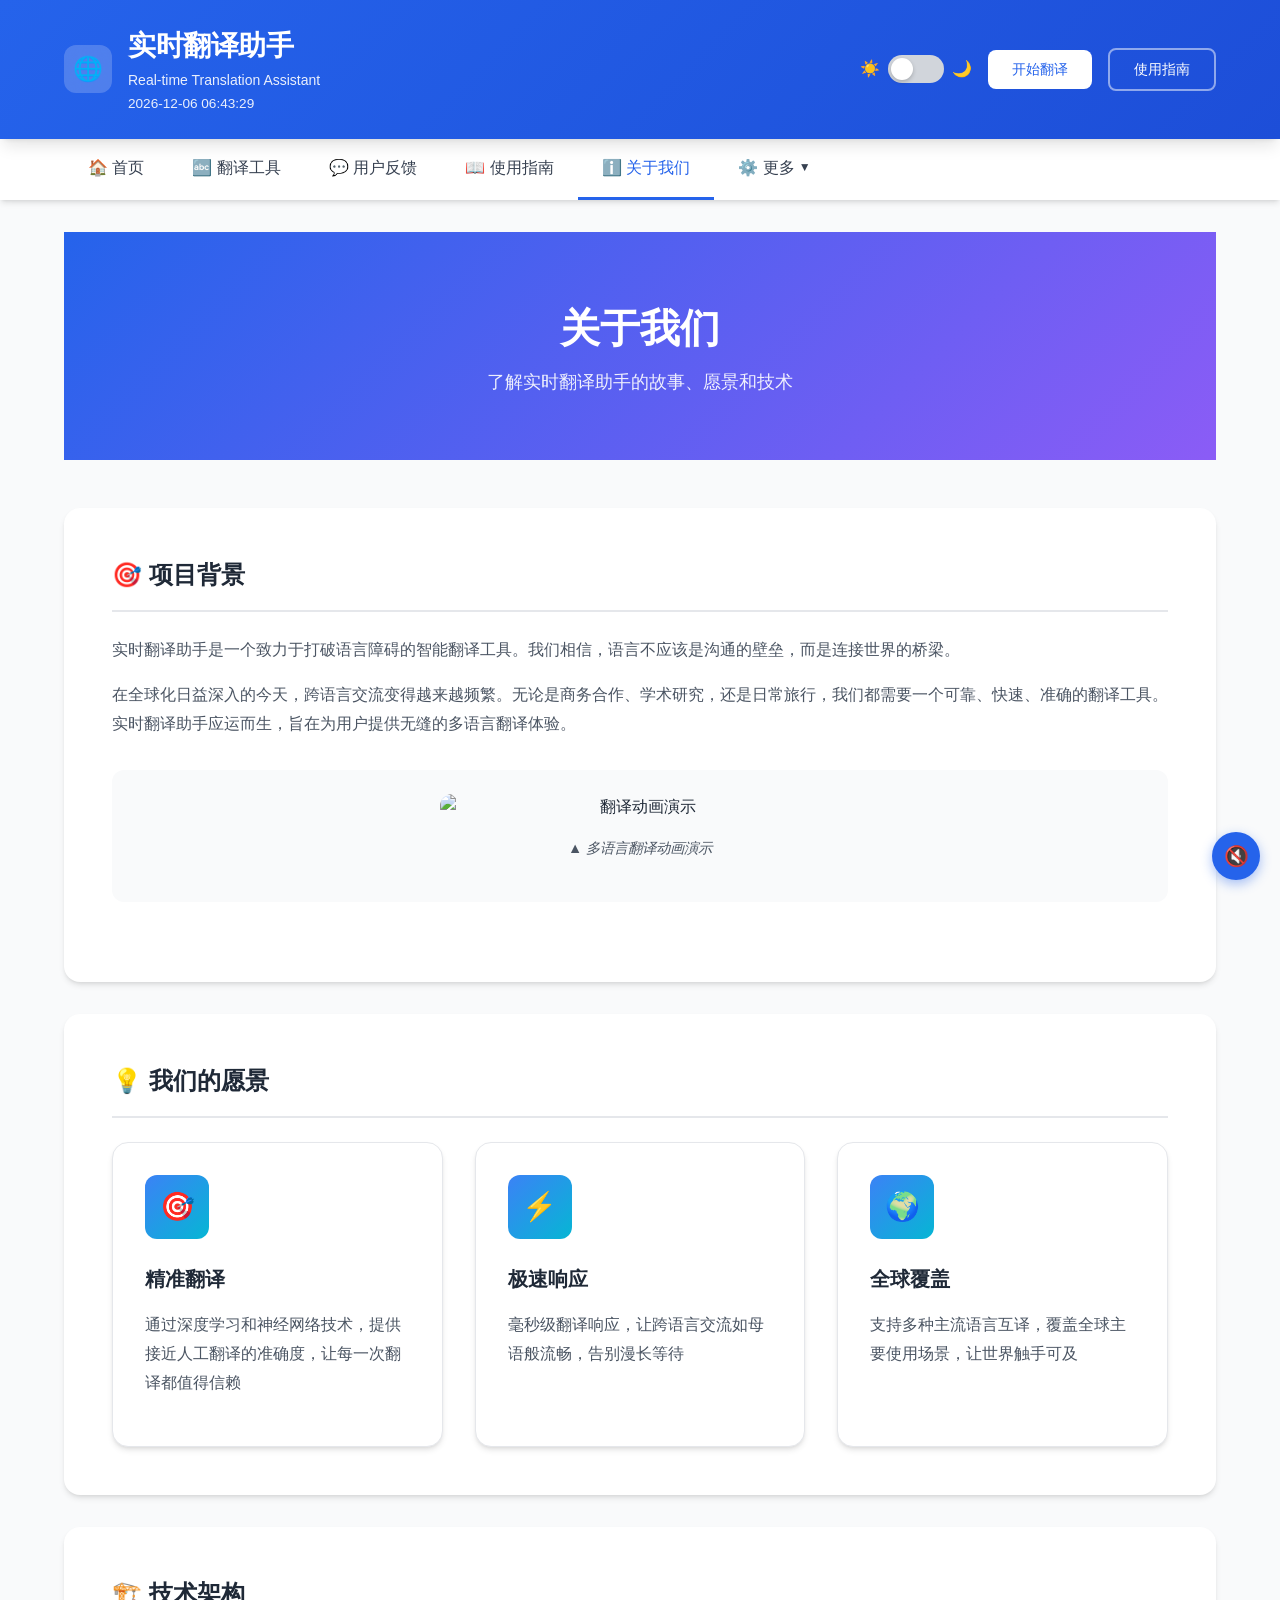
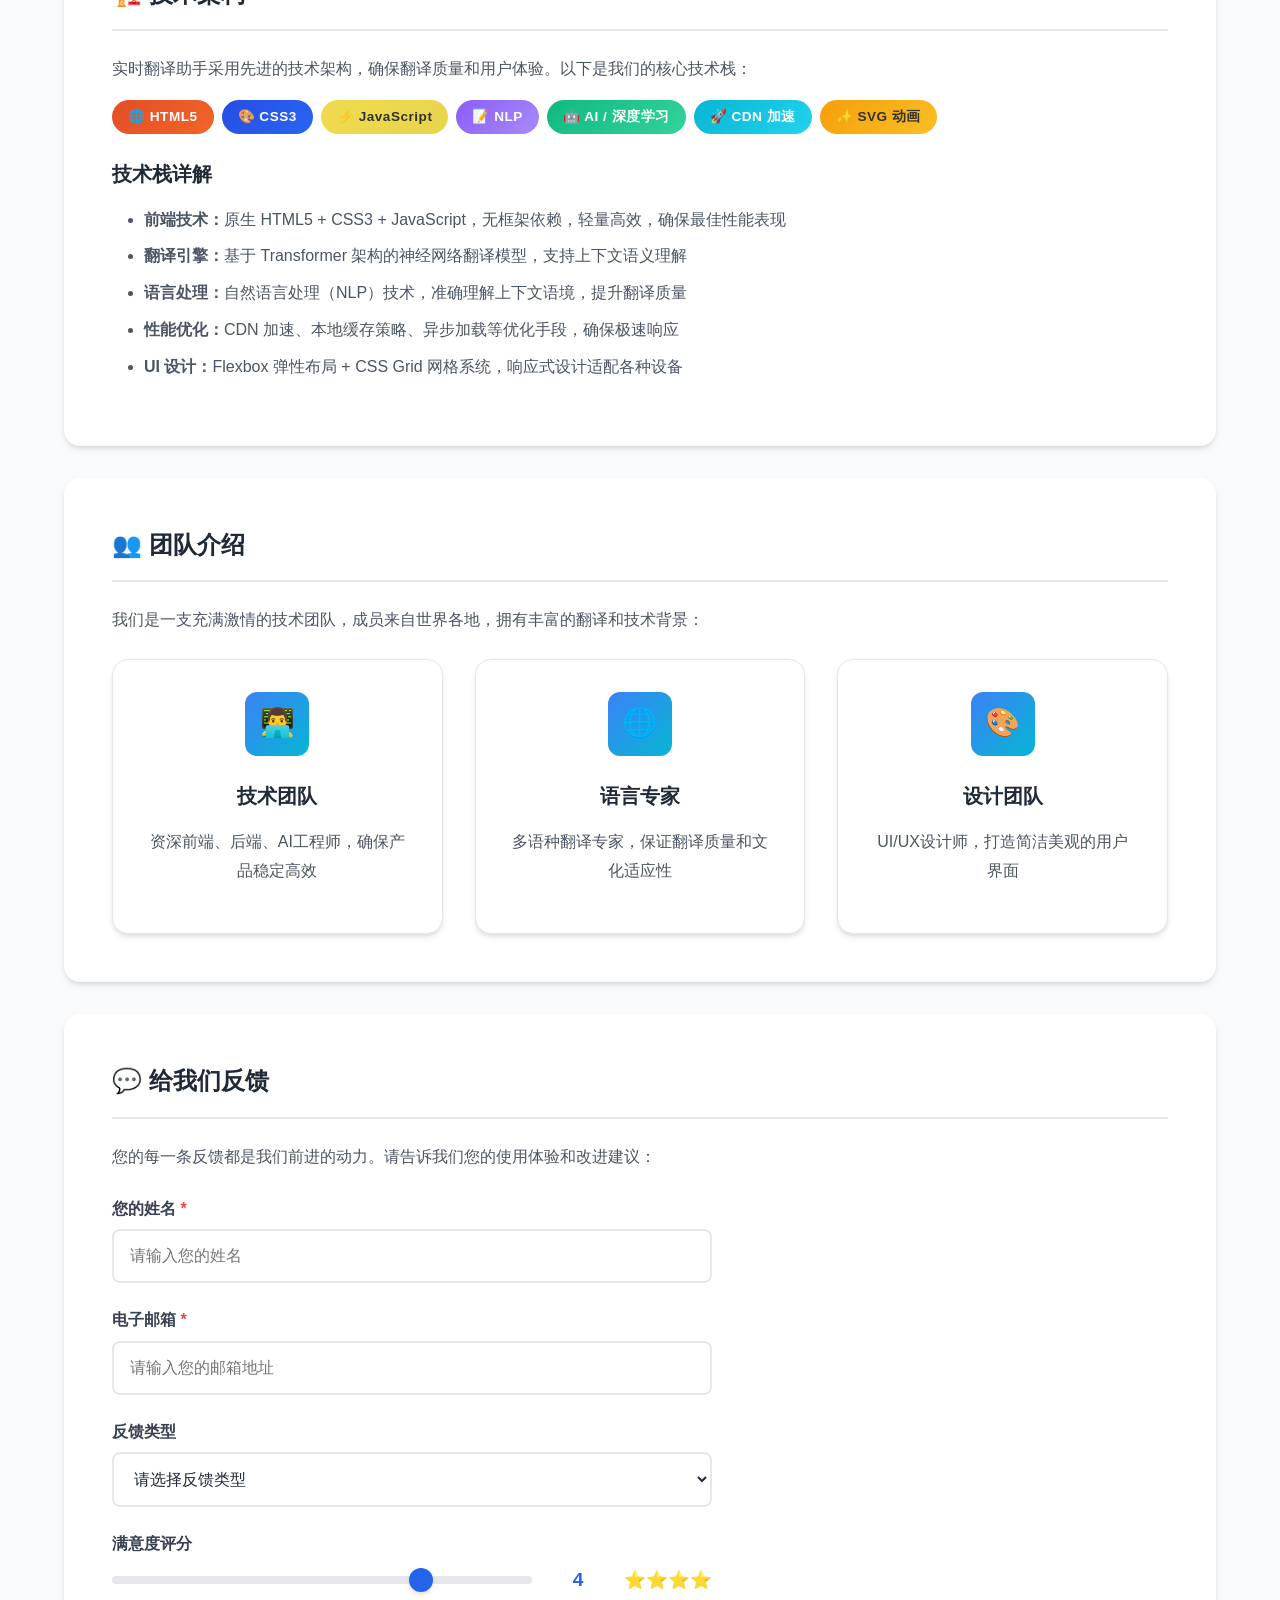
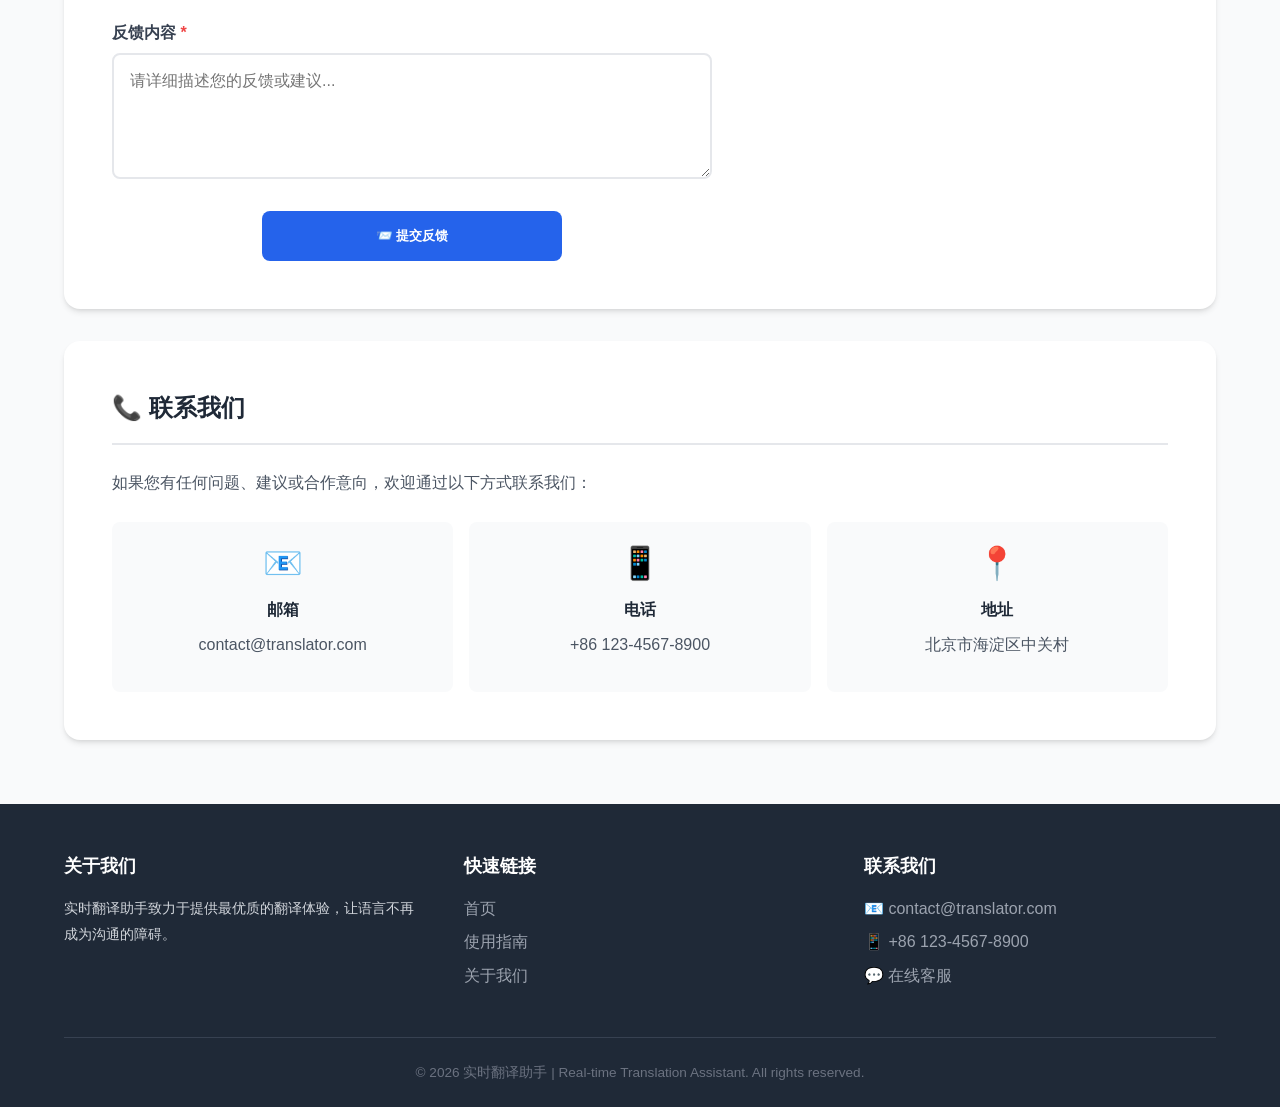
==== commit cd9d06bf: "删除“产品功能演示”和“多媒体展示”" ====
--- a/about.html
+++ b/about.html
@@ -136,19 +136,6 @@
                     </ul>
                 </section>
 
-                <!-- 视频展示 -->
-                <section class="content-card">
-                    <h2>🎬 产品功能演示</h2>
-                    <p>观看以下视频，快速了解实时翻译助手的核心功能和使用方法：</p>
-
-                    <div class="media-container">
-                        <video controls muted style="max-width: 100%; border-radius: 12px;">
-                            <source src="videos/demo.mp4" type="video/mp4">
-                            您的浏览器不支持视频播放。
-                        </video>
-                        <p class="media-caption">▲ 实时翻译助手功能演示视频</p>
-                    </div>
-                </section>
 
                 <!-- 团队介绍 -->
                 <section class="content-card">
--- a/css/style.css
+++ b/css/style.css
@@ -1158,6 +1158,28 @@
     color: var(--text-muted);
 }
 
+/* 历史记录类型标签 */
+.history-type-tag {
+    display: inline-flex;
+    align-items: center;
+    gap: 4px;
+    padding: 2px 8px;
+    border-radius: var(--radius-full);
+    font-size: 0.7rem;
+    font-weight: 600;
+    letter-spacing: 0.3px;
+}
+
+.history-type-translate {
+    background: rgba(37, 99, 235, 0.1);
+    color: var(--primary-blue);
+}
+
+.history-type-polish {
+    background: rgba(139, 92, 246, 0.1);
+    color: var(--accent-purple);
+}
+
 .history-empty {
     text-align: center;
     padding: var(--spacing-2xl);
@@ -1299,6 +1321,19 @@
 .result-action-btn:hover {
     border-color: var(--primary-blue);
     color: var(--primary-blue);
+}
+
+/* 润色按钮特殊样式 */
+.result-action-polish {
+    background: rgba(139, 92, 246, 0.1);
+    border-color: var(--accent-purple);
+    color: var(--accent-purple);
+}
+
+.result-action-polish:hover {
+    background: var(--accent-purple);
+    color: white;
+    border-color: var(--accent-purple);
 }
 
 /* ===== 深色模式下轮播图适配 ===== */
@@ -2338,4 +2373,237 @@
 :focus-visible {
     outline: 2px solid var(--primary-blue);
     outline-offset: 2px;
+}
+
+/* ===================================================================
+   AI润色功能样式
+   =================================================================== */
+
+/* ===== 润色区域整体 ===== */
+.polish-section {
+    background: linear-gradient(135deg, var(--bg-card) 0%, rgba(139, 92, 246, 0.03) 100%);
+    border: 1px solid rgba(139, 92, 246, 0.1);
+}
+
+/* ===== 润色容器布局 ===== */
+.polish-container {
+    display: grid;
+    grid-template-columns: 1fr 1fr;
+    gap: var(--spacing-xl);
+    align-items: start;
+}
+
+/* ===== 润色输入区域 ===== */
+.polish-input-area {
+    display: flex;
+    flex-direction: column;
+    gap: var(--spacing-lg);
+}
+
+/* ===== 润色风格选择器 ===== */
+.polish-style-selector {
+    display: flex;
+    flex-direction: column;
+    gap: var(--spacing-sm);
+}
+
+.style-description {
+    font-size: 0.85rem;
+    color: var(--accent-purple);
+    padding: var(--spacing-sm) var(--spacing-md);
+    background: rgba(139, 92, 246, 0.08);
+    border-radius: var(--radius-md);
+    border-left: 3px solid var(--accent-purple);
+    display: none;
+    animation: fadeIn 0.3s ease;
+}
+
+@keyframes fadeIn {
+    from { opacity: 0; transform: translateY(-5px); }
+    to { opacity: 1; transform: translateY(0); }
+}
+
+/* ===== 润色按钮特殊样式 ===== */
+.action-btn-polish {
+    background: linear-gradient(135deg, var(--accent-purple) 0%, #a78bfa 100%);
+    color: white;
+    box-shadow: 0 4px 15px rgba(139, 92, 246, 0.3);
+}
+
+.action-btn-polish:hover {
+    transform: translateY(-2px);
+    box-shadow: 0 6px 20px rgba(139, 92, 246, 0.4);
+}
+
+.action-btn-polish:disabled {
+    opacity: 0.6;
+    cursor: not-allowed;
+    transform: none;
+    box-shadow: none;
+}
+
+/* ===== 润色结果区域 ===== */
+.polish-result-area-wrapper {
+    display: flex;
+    flex-direction: column;
+    gap: var(--spacing-md);
+}
+
+.polish-result-area {
+    background: var(--bg-secondary);
+    border-radius: var(--radius-lg);
+    padding: var(--spacing-lg);
+    min-height: 300px;
+    border: 2px dashed rgba(139, 92, 246, 0.3);
+    transition: all var(--transition-normal);
+}
+
+.polish-result-area:hover {
+    border-color: var(--accent-purple);
+}
+
+/* ===== 润色结果占位符 ===== */
+.polish-result-placeholder {
+    color: var(--gray-400);
+    text-align: center;
+    padding: var(--spacing-3xl) var(--spacing-xl);
+    display: flex;
+    flex-direction: column;
+    align-items: center;
+    gap: var(--spacing-md);
+}
+
+.polish-result-placeholder p:first-child {
+    font-size: 3rem;
+    opacity: 0.6;
+}
+
+.polish-result-placeholder p:last-child {
+    font-size: 1rem;
+}
+
+/* ===== 润色加载状态 ===== */
+.polish-loading {
+    display: flex;
+    flex-direction: column;
+    align-items: center;
+    justify-content: center;
+    gap: var(--spacing-md);
+    padding: var(--spacing-3xl);
+}
+
+.polish-loading .loading-spinner {
+    width: 48px;
+    height: 48px;
+    border: 4px solid rgba(139, 92, 246, 0.2);
+    border-top-color: var(--accent-purple);
+    border-radius: 50%;
+    animation: spin 0.8s linear infinite;
+}
+
+.polish-loading .loading-text {
+    color: var(--accent-purple);
+    font-size: 1.1rem;
+    font-weight: 600;
+}
+
+.polish-loading .loading-hint {
+    color: var(--text-muted);
+    font-size: 0.9rem;
+}
+
+/* ===== 润色结果内容 ===== */
+.polish-result-header {
+    margin-bottom: var(--spacing-md);
+    padding-bottom: var(--spacing-md);
+    border-bottom: 1px solid var(--border-color);
+}
+
+.polish-result-style {
+    display: inline-flex;
+    align-items: center;
+    gap: var(--spacing-xs);
+    padding: var(--spacing-xs) var(--spacing-md);
+    background: rgba(139, 92, 246, 0.1);
+    color: var(--accent-purple);
+    border-radius: var(--radius-full);
+    font-size: 0.85rem;
+    font-weight: 500;
+}
+
+.polish-result-content {
+    font-size: 1.05rem;
+    line-height: 1.8;
+    color: var(--text-primary);
+}
+
+.polish-result-text {
+    white-space: pre-wrap;
+    word-break: break-word;
+}
+
+/* ===== 润色错误状态 ===== */
+.polish-error {
+    display: flex;
+    flex-direction: column;
+    align-items: center;
+    justify-content: center;
+    gap: var(--spacing-md);
+    padding: var(--spacing-3xl);
+    color: var(--error-red);
+}
+
+.polish-error-icon {
+    font-size: 2.5rem;
+}
+
+.polish-error-message {
+    font-size: 0.95rem;
+    text-align: center;
+}
+
+/* ===== 深色模式适配 ===== */
+[data-theme="dark"] .polish-section {
+    background: linear-gradient(135deg, var(--bg-card) 0%, rgba(139, 92, 246, 0.05) 100%);
+    border-color: rgba(139, 92, 246, 0.2);
+}
+
+[data-theme="dark"] .style-description {
+    background: rgba(139, 92, 246, 0.15);
+}
+
+[data-theme="dark"] .polish-result-area {
+    border-color: rgba(139, 92, 246, 0.4);
+}
+
+[data-theme="dark"] .polish-result-placeholder p:first-child {
+    opacity: 0.4;
+}
+
+[data-theme="dark"] .polish-loading .loading-spinner {
+    border-color: rgba(139, 92, 246, 0.3);
+    border-top-color: var(--accent-purple);
+}
+
+[data-theme="dark"] .polish-result-style {
+    background: rgba(139, 92, 246, 0.2);
+}
+
+/* ===== 响应式设计 ===== */
+@media (max-width: 768px) {
+    .polish-container {
+        grid-template-columns: 1fr;
+    }
+
+    .polish-result-area {
+        min-height: 200px;
+    }
+
+    .polish-loading {
+        padding: var(--spacing-2xl);
+    }
+
+    .polish-error {
+        padding: var(--spacing-2xl);
+    }
 }
